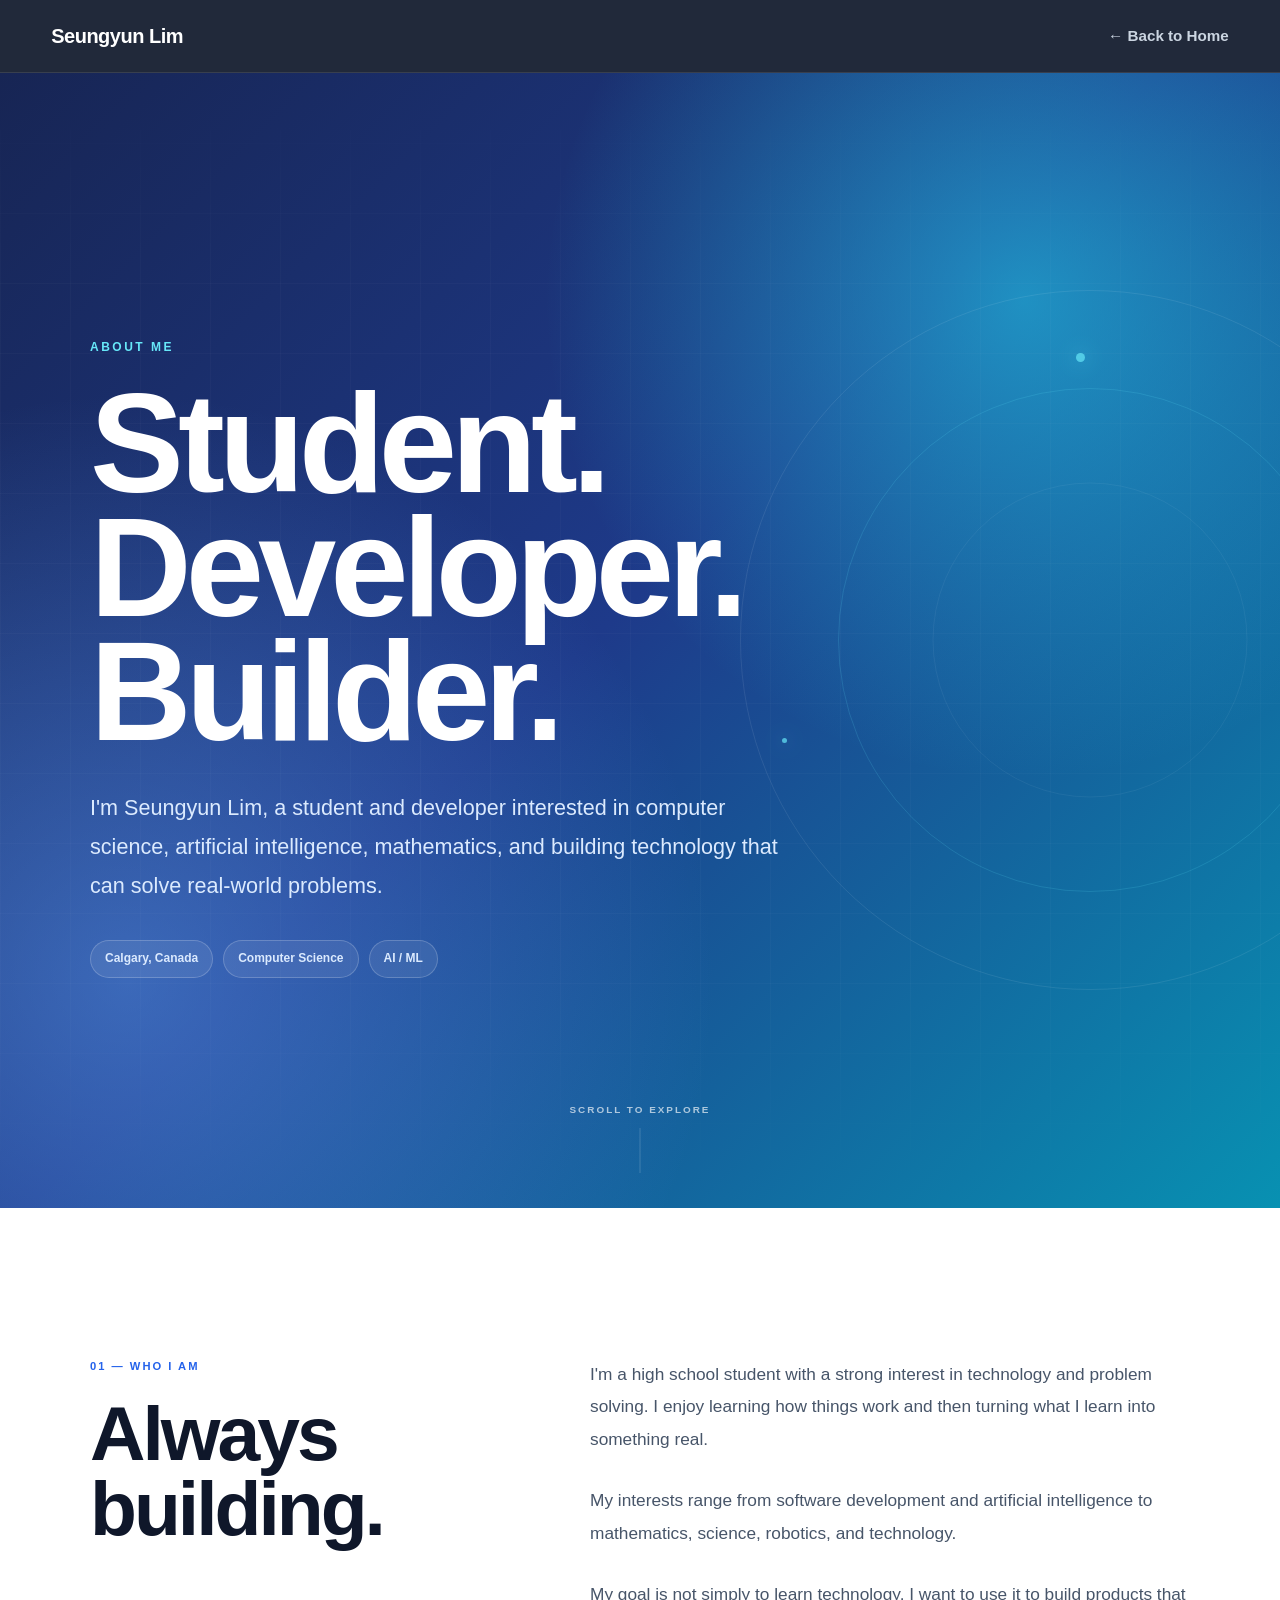
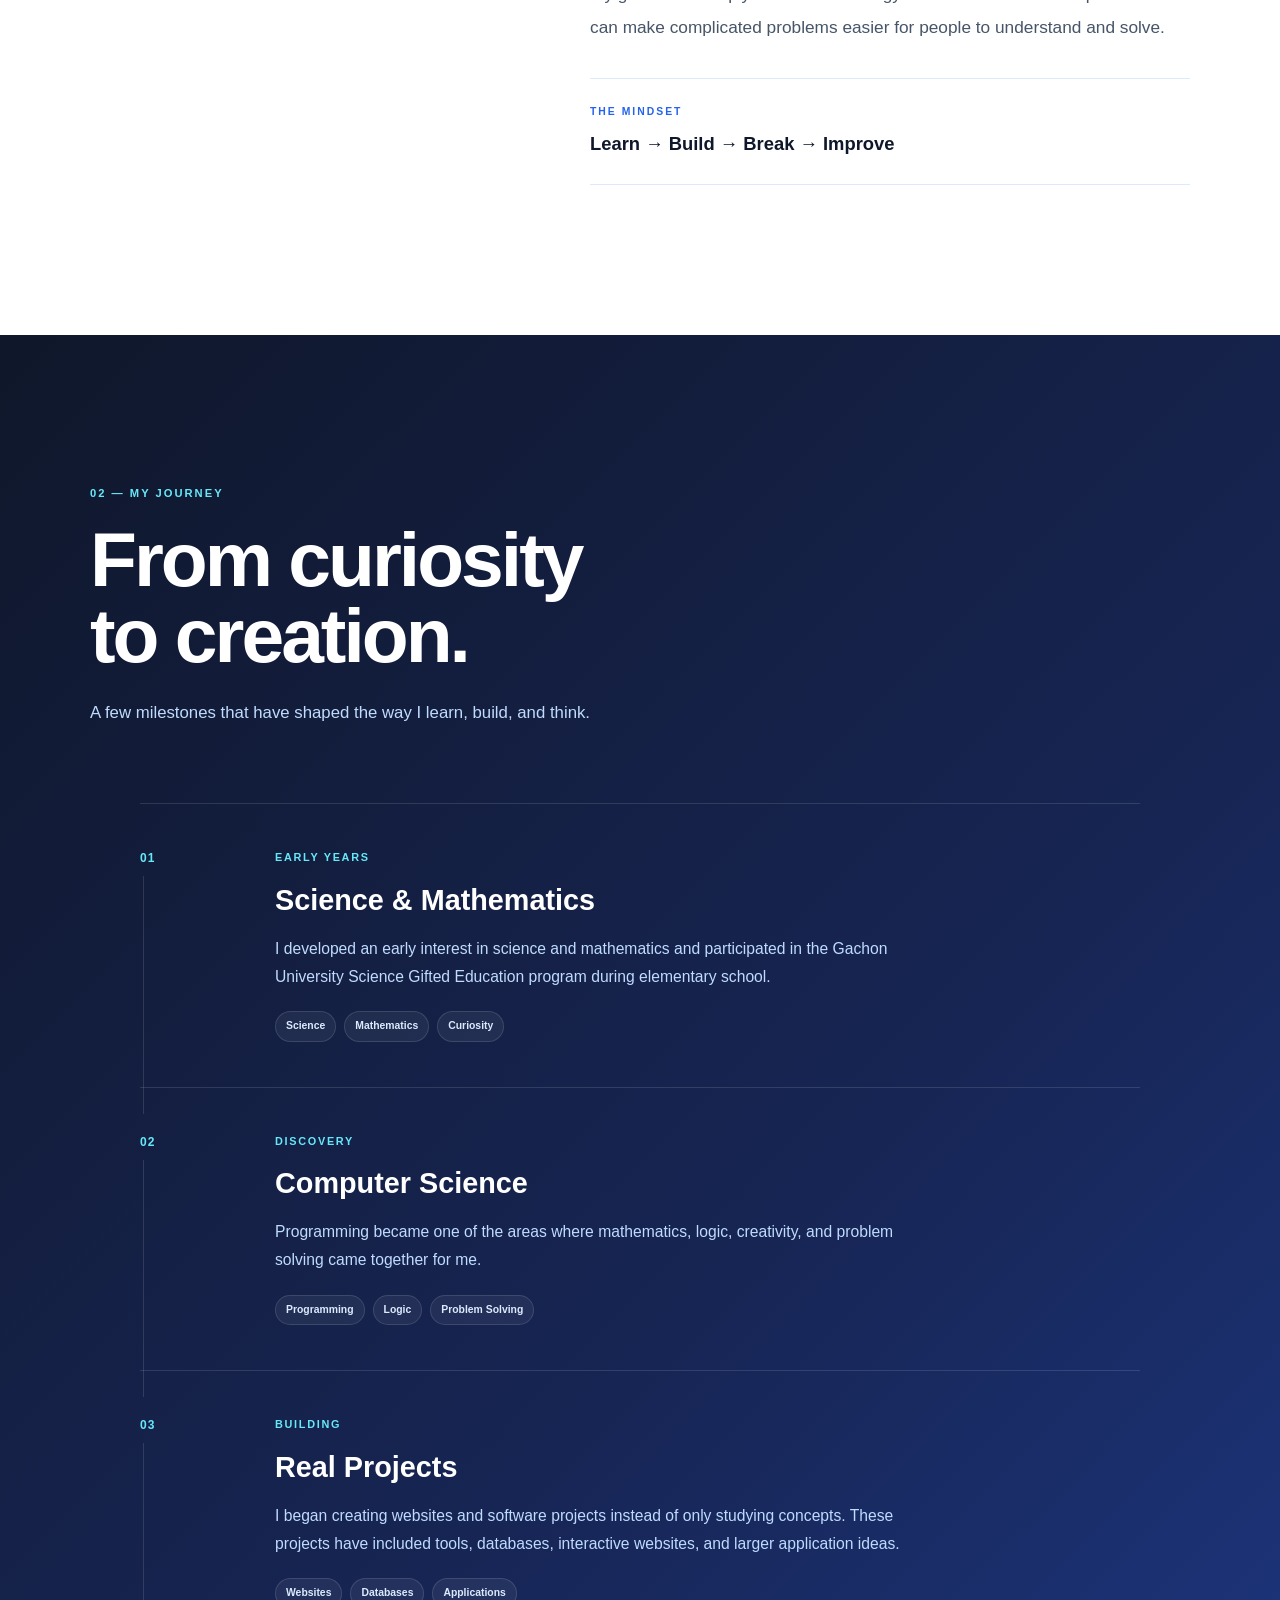
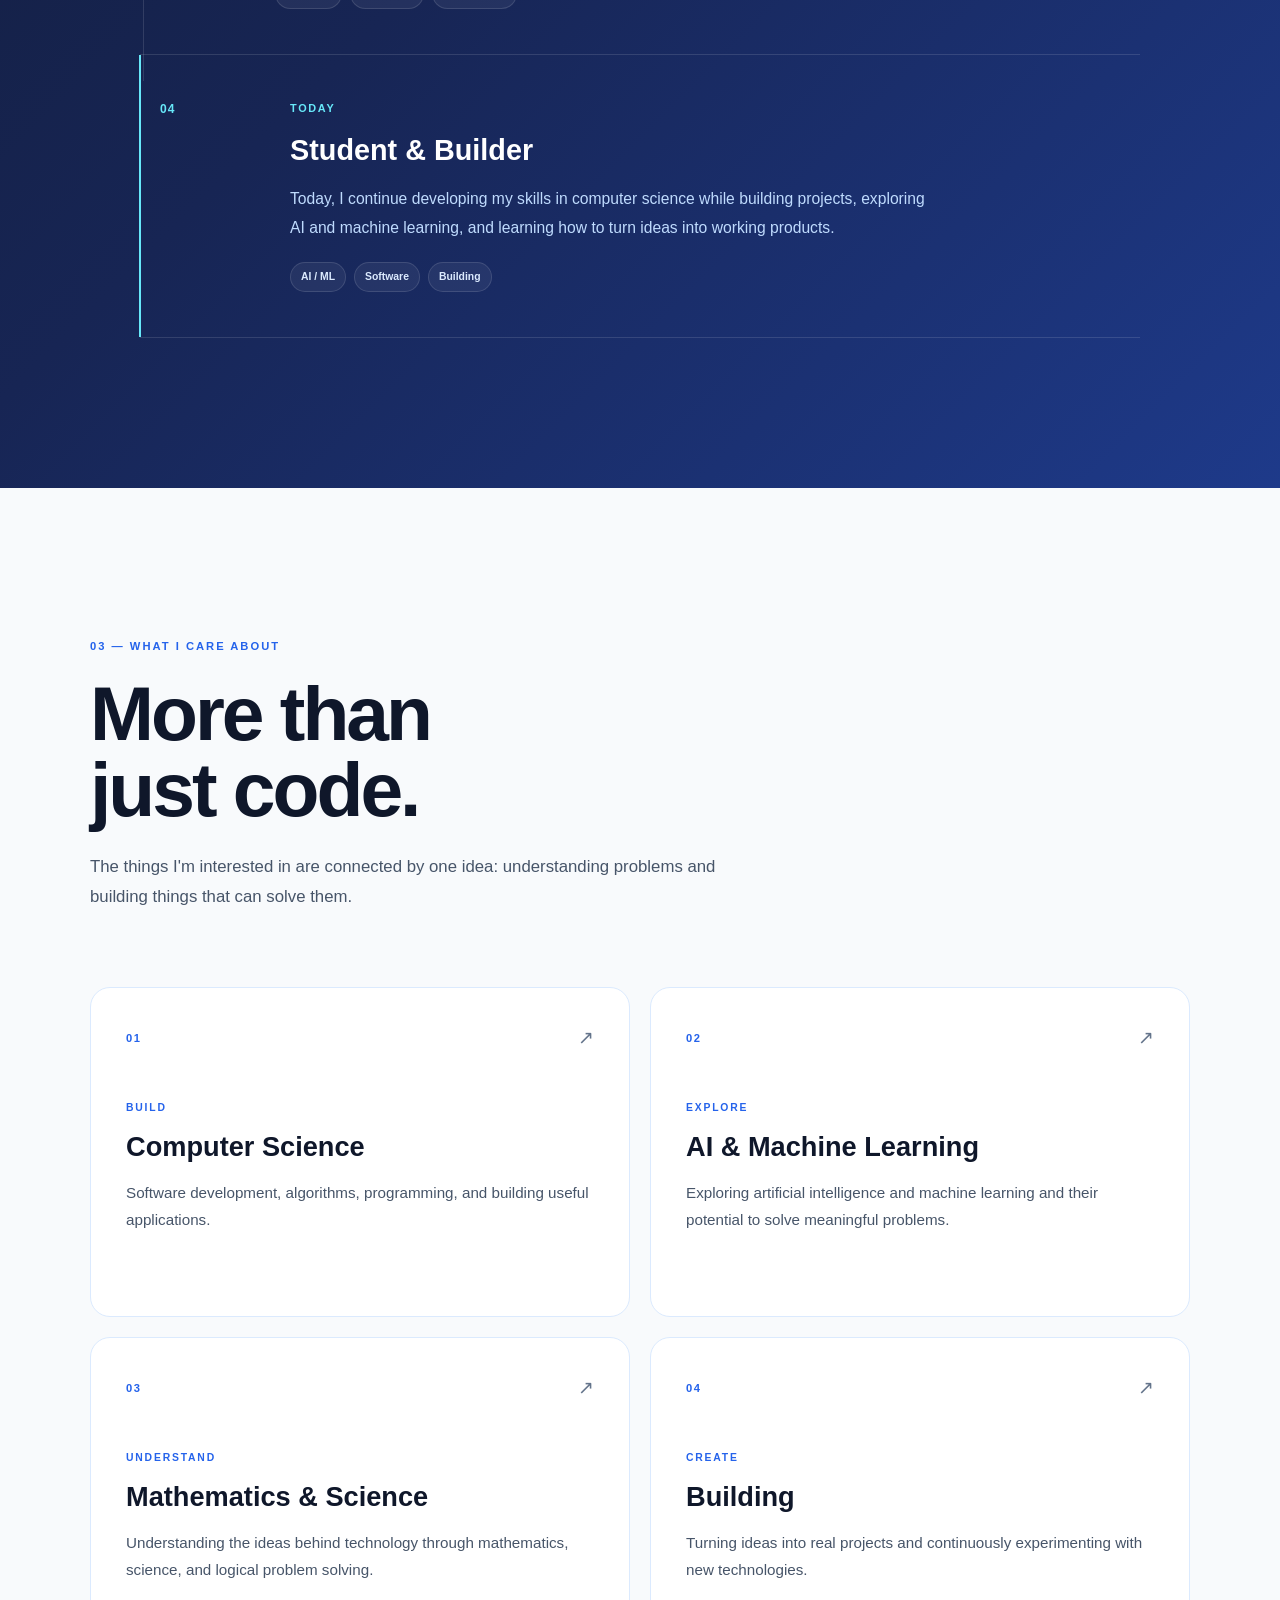
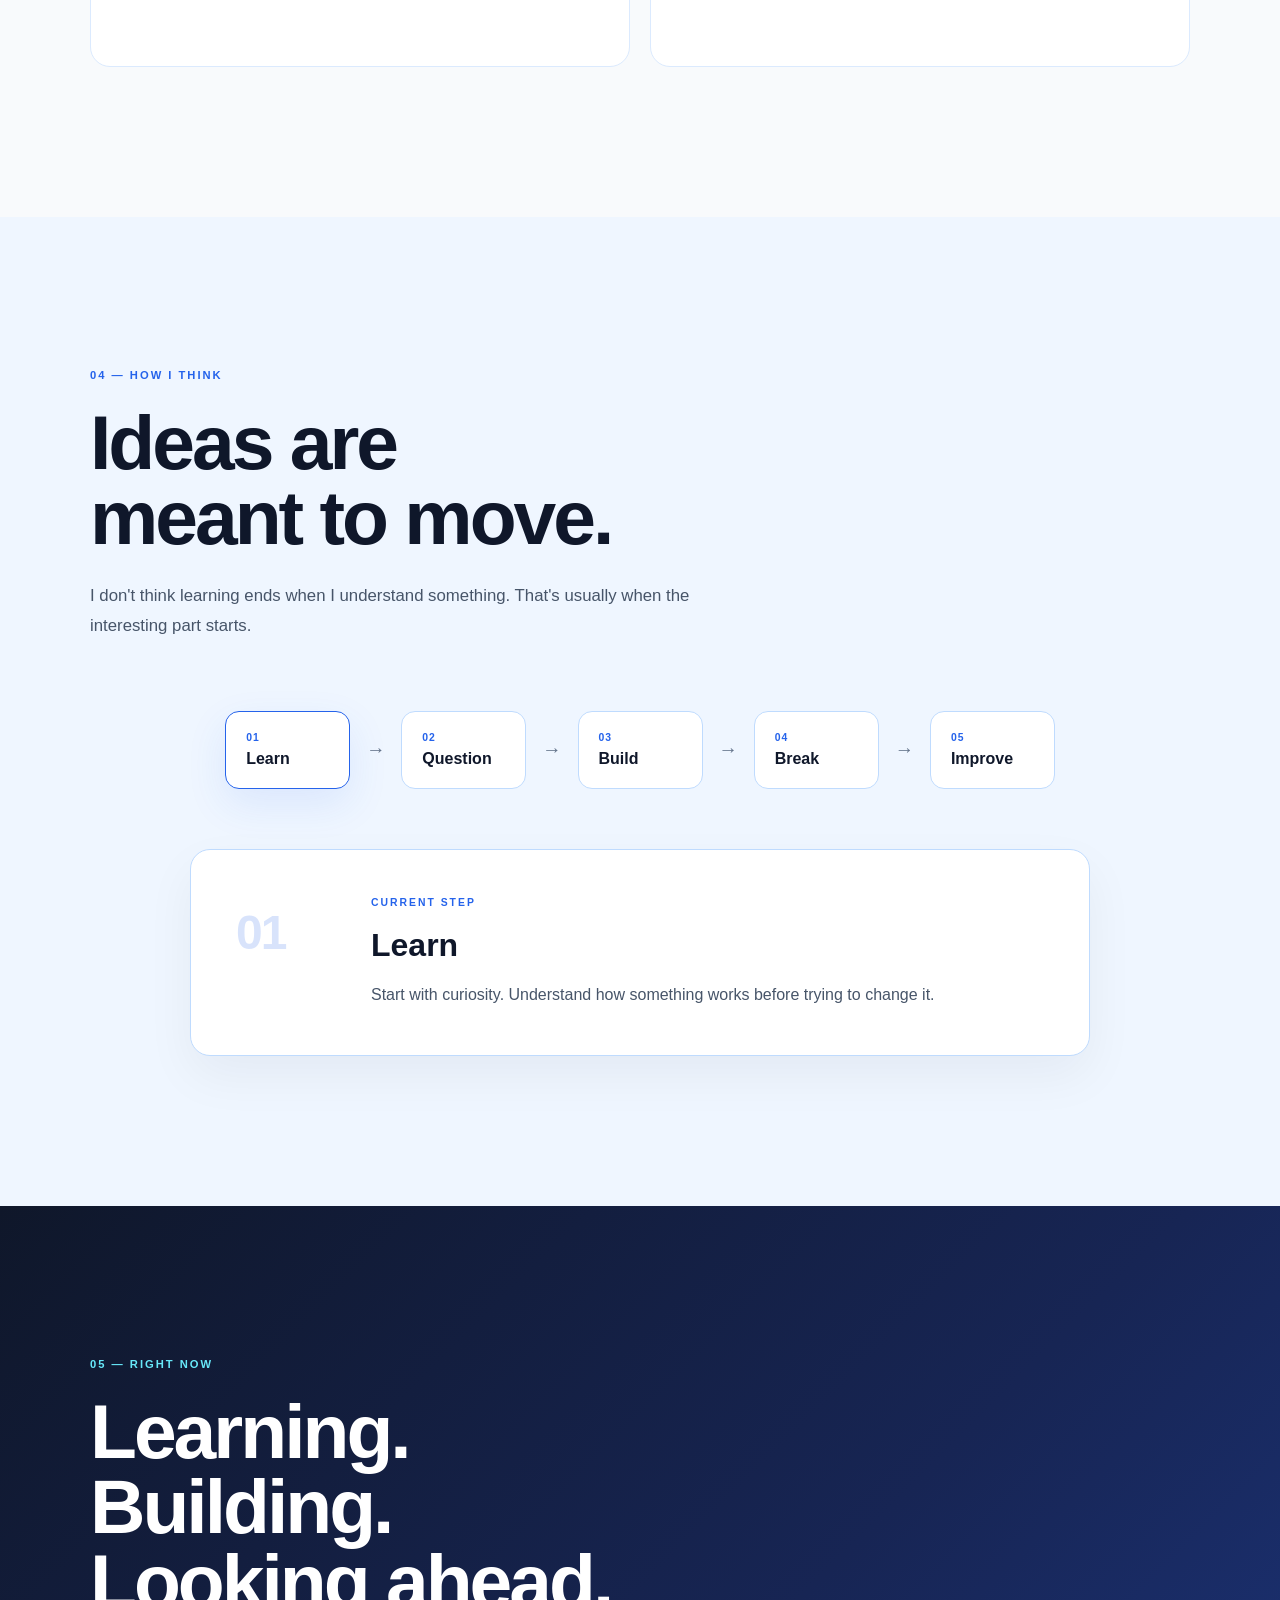
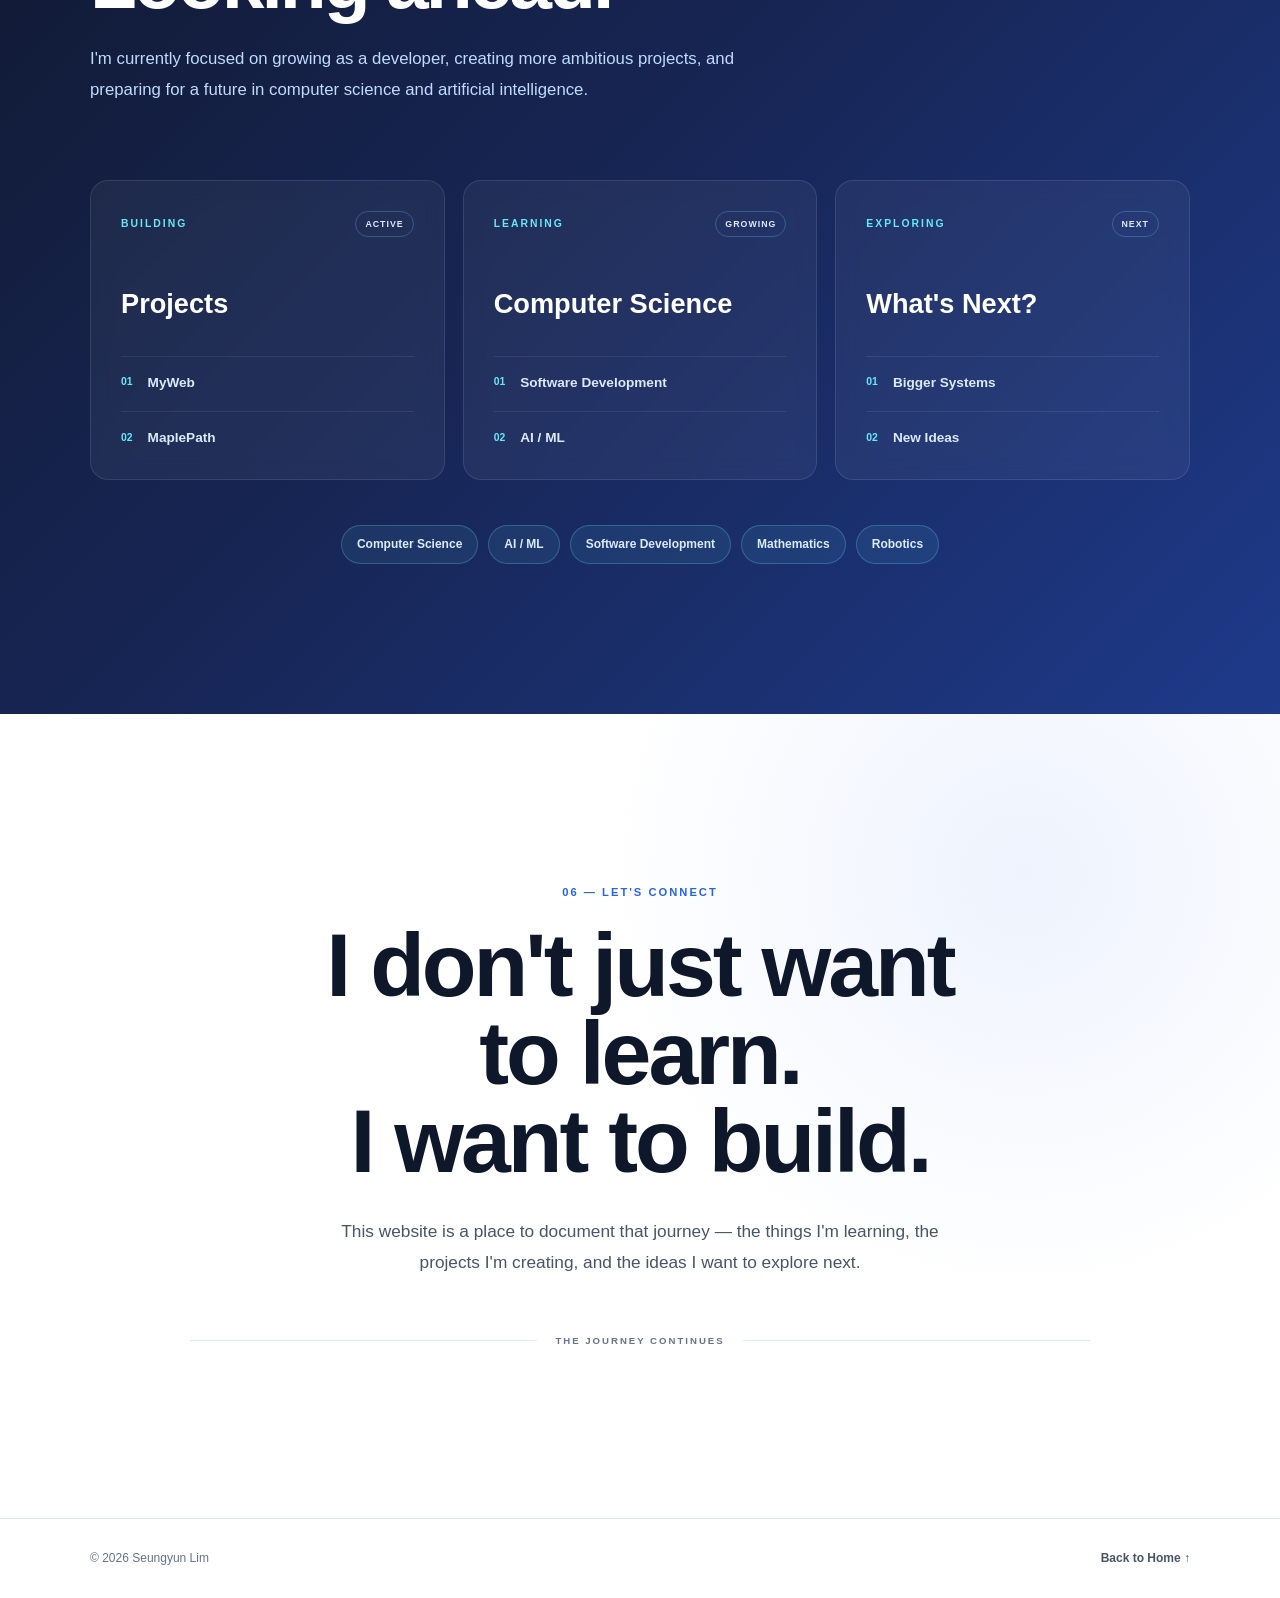
==== about.html @ e3fd09c2 "Update About page design and styling" ====
<!DOCTYPE html>
<html lang="en">

<head>

    <meta charset="UTF-8">

    <meta
        name="viewport"
        content="width=device-width, initial-scale=1.0"
    >

    <meta
        name="description"
        content="About Seungyun Lim — student, developer, and builder."
    >

    <title>
        About | Seungyun Lim
    </title>


    <!-- =========================================
         SHARED STYLES
    ========================================== -->

    <link
        rel="stylesheet"
        href="style.css"
    >

    <link
        rel="stylesheet"
        href="css/project-pages.css"
    >


    <!-- =========================================
         PAGE STYLES
    ========================================== -->

    <link
        rel="stylesheet"
        href="css/pages/about.css"
    >

</head>


<body>


    <!-- =========================================
         NAVIGATION
    ========================================== -->

    <header class="navbar project-navbar">

        <div class="nav-container">

            <a
                href="index.html"
                class="logo"
            >
                Seungyun Lim
            </a>


            <a
                href="index.html"
                class="project-nav-back"
            >
                ← Back to Home
            </a>

        </div>

    </header>



    <main>


        <!-- =========================================
             ABOUT HERO
        ========================================== -->

        <section class="about-hero">

            <!-- Animated background -->

            <div class="about-hero-orbit">

                <div class="orbit-ring orbit-ring-1"></div>

                <div class="orbit-ring orbit-ring-2"></div>

                <div class="orbit-ring orbit-ring-3"></div>

                <div class="orbit-dot orbit-dot-1"></div>

                <div class="orbit-dot orbit-dot-2"></div>

                <div class="orbit-dot orbit-dot-3"></div>

            </div>


            <div class="about-hero-grid"></div>


            <div class="section-container">

                <div class="about-hero-content">

                    <span class="about-label hero-reveal">
                        ABOUT ME
                    </span>


                    <h1 class="hero-reveal">
                        Student.
                        <br>
                        Developer.
                        <br>
                        Builder.
                    </h1>


                    <p class="about-hero-intro hero-reveal">

                        I'm Seungyun Lim, a student and developer
                        interested in computer science, artificial
                        intelligence, mathematics, and building
                        technology that can solve real-world problems.

                    </p>


                    <div class="about-hero-meta hero-reveal">

                        <span>
                            Calgary, Canada
                        </span>

                        <span>
                            Computer Science
                        </span>

                        <span>
                            AI / ML
                        </span>

                    </div>

                </div>


                <!-- Hero scroll indicator -->

                <div class="about-scroll-indicator">

                    <span>
                        SCROLL TO EXPLORE
                    </span>

                    <div class="about-scroll-line">

                        <span></span>

                    </div>

                </div>

            </div>

        </section>



        <!-- =========================================
             01 — WHO I AM
        ========================================== -->

        <section class="about-intro-section">

            <div class="section-container">

                <div class="about-section-grid">

                    <div class="about-section-heading reveal">

                        <span class="about-section-label">
                            01 — WHO I AM
                        </span>

                        <h2>
                            Always
                            <br>
                            building.
                        </h2>

                    </div>


                    <div class="about-section-text reveal">

                        <p>
                            I'm a high school student with a strong
                            interest in technology and problem solving.
                            I enjoy learning how things work and then
                            turning what I learn into something real.
                        </p>


                        <p>
                            My interests range from software development
                            and artificial intelligence to mathematics,
                            science, robotics, and technology.
                        </p>


                        <p>
                            My goal is not simply to learn technology.
                            I want to use it to build products that can
                            make complicated problems easier for people
                            to understand and solve.
                        </p>


                        <div class="about-intro-highlight">

                            <span>
                                THE MINDSET
                            </span>

                            <strong>
                                Learn → Build → Break → Improve
                            </strong>

                        </div>

                    </div>

                </div>

            </div>

        </section>



        <!-- =========================================
             02 — MY JOURNEY
        ========================================== -->

        <section class="about-journey-section">

            <div class="section-container">

                <div class="about-heading reveal">

                    <span class="about-section-label">
                        02 — MY JOURNEY
                    </span>

                    <h2>
                        From curiosity
                        <br>
                        to creation.
                    </h2>

                    <p>
                        A few milestones that have shaped the way
                        I learn, build, and think.
                    </p>

                </div>


                <div class="about-timeline">


                    <!-- 01 -->

                    <article class="about-timeline-item reveal">

                        <div class="about-timeline-marker">

                            <span class="about-timeline-number">
                                01
                            </span>

                            <span class="timeline-marker-line"></span>

                        </div>


                        <div class="about-timeline-content">

                            <span class="timeline-category">
                                EARLY YEARS
                            </span>

                            <h3>
                                Science & Mathematics
                            </h3>

                            <p>
                                I developed an early interest in science
                                and mathematics and participated in the
                                Gachon University Science Gifted Education
                                program during elementary school.
                            </p>


                            <div class="timeline-tags">

                                <span>
                                    Science
                                </span>

                                <span>
                                    Mathematics
                                </span>

                                <span>
                                    Curiosity
                                </span>

                            </div>

                        </div>

                    </article>



                    <!-- 02 -->

                    <article class="about-timeline-item reveal">

                        <div class="about-timeline-marker">

                            <span class="about-timeline-number">
                                02
                            </span>

                            <span class="timeline-marker-line"></span>

                        </div>


                        <div class="about-timeline-content">

                            <span class="timeline-category">
                                DISCOVERY
                            </span>

                            <h3>
                                Computer Science
                            </h3>

                            <p>
                                Programming became one of the areas where
                                mathematics, logic, creativity, and
                                problem solving came together for me.
                            </p>


                            <div class="timeline-tags">

                                <span>
                                    Programming
                                </span>

                                <span>
                                    Logic
                                </span>

                                <span>
                                    Problem Solving
                                </span>

                            </div>

                        </div>

                    </article>



                    <!-- 03 -->

                    <article class="about-timeline-item reveal">

                        <div class="about-timeline-marker">

                            <span class="about-timeline-number">
                                03
                            </span>

                            <span class="timeline-marker-line"></span>

                        </div>


                        <div class="about-timeline-content">

                            <span class="timeline-category">
                                BUILDING
                            </span>

                            <h3>
                                Real Projects
                            </h3>

                            <p>
                                I began creating websites and software
                                projects instead of only studying concepts.
                                These projects have included tools,
                                databases, interactive websites, and
                                larger application ideas.
                            </p>


                            <div class="timeline-tags">

                                <span>
                                    Websites
                                </span>

                                <span>
                                    Databases
                                </span>

                                <span>
                                    Applications
                                </span>

                            </div>

                        </div>

                    </article>



                    <!-- 04 -->

                    <article class="about-timeline-item reveal">

                        <div class="about-timeline-marker">

                            <span class="about-timeline-number">
                                04
                            </span>

                            <span class="timeline-marker-line"></span>

                        </div>


                        <div class="about-timeline-content">

                            <span class="timeline-category">
                                TODAY
                            </span>

                            <h3>
                                Student & Builder
                            </h3>

                            <p>
                                Today, I continue developing my skills in
                                computer science while building projects,
                                exploring AI and machine learning, and
                                learning how to turn ideas into working
                                products.
                            </p>


                            <div class="timeline-tags">

                                <span>
                                    AI / ML
                                </span>

                                <span>
                                    Software
                                </span>

                                <span>
                                    Building
                                </span>

                            </div>

                        </div>

                    </article>


                </div>

            </div>

        </section>



        <!-- =========================================
             03 — WHAT I CARE ABOUT
        ========================================== -->

        <section class="about-interests-section">

            <div class="section-container">

                <div class="about-heading reveal">

                    <span class="about-section-label">
                        03 — WHAT I CARE ABOUT
                    </span>

                    <h2>
                        More than
                        <br>
                        just code.
                    </h2>

                    <p>
                        The things I'm interested in are connected
                        by one idea: understanding problems and
                        building things that can solve them.
                    </p>

                </div>


                <div class="about-interest-grid">


                    <!-- 01 -->

                    <article class="about-interest-card reveal">

                        <div class="interest-card-top">

                            <span class="about-interest-number">
                                01
                            </span>

                            <span class="interest-card-arrow">
                                ↗
                            </span>

                        </div>


                        <div>

                            <span class="interest-card-category">
                                BUILD
                            </span>

                            <h3>
                                Computer Science
                            </h3>

                            <p>
                                Software development, algorithms,
                                programming, and building useful
                                applications.
                            </p>

                        </div>


                        <div class="interest-card-line"></div>

                    </article>



                    <!-- 02 -->

                    <article class="about-interest-card reveal">

                        <div class="interest-card-top">

                            <span class="about-interest-number">
                                02
                            </span>

                            <span class="interest-card-arrow">
                                ↗
                            </span>

                        </div>


                        <div>

                            <span class="interest-card-category">
                                EXPLORE
                            </span>

                            <h3>
                                AI & Machine Learning
                            </h3>

                            <p>
                                Exploring artificial intelligence and
                                machine learning and their potential to
                                solve meaningful problems.
                            </p>

                        </div>


                        <div class="interest-card-line"></div>

                    </article>



                    <!-- 03 -->

                    <article class="about-interest-card reveal">

                        <div class="interest-card-top">

                            <span class="about-interest-number">
                                03
                            </span>

                            <span class="interest-card-arrow">
                                ↗
                            </span>

                        </div>


                        <div>

                            <span class="interest-card-category">
                                UNDERSTAND
                            </span>

                            <h3>
                                Mathematics & Science
                            </h3>

                            <p>
                                Understanding the ideas behind technology
                                through mathematics, science, and logical
                                problem solving.
                            </p>

                        </div>


                        <div class="interest-card-line"></div>

                    </article>



                    <!-- 04 -->

                    <article class="about-interest-card reveal">

                        <div class="interest-card-top">

                            <span class="about-interest-number">
                                04
                            </span>

                            <span class="interest-card-arrow">
                                ↗
                            </span>

                        </div>


                        <div>

                            <span class="interest-card-category">
                                CREATE
                            </span>

                            <h3>
                                Building
                            </h3>

                            <p>
                                Turning ideas into real projects and
                                continuously experimenting with new
                                technologies.
                            </p>

                        </div>


                        <div class="interest-card-line"></div>

                    </article>


                </div>

            </div>

        </section>



        <!-- =========================================
             04 — HOW I THINK
        ========================================== -->

        <section class="about-thinking-section">

            <div class="section-container">

                <div class="about-heading thinking-heading reveal">

                    <span class="about-section-label">
                        04 — HOW I THINK
                    </span>

                    <h2>
                        Ideas are
                        <br>
                        meant to move.
                    </h2>

                    <p>
                        I don't think learning ends when I understand
                        something. That's usually when the interesting
                        part starts.
                    </p>

                </div>


                <div class="thinking-flow">


                    <button
                        class="thinking-step active"
                        data-thinking="learn"
                    >

                        <span>
                            01
                        </span>

                        <strong>
                            Learn
                        </strong>

                    </button>


                    <span class="thinking-arrow">
                        →
                    </span>


                    <button
                        class="thinking-step"
                        data-thinking="question"
                    >

                        <span>
                            02
                        </span>

                        <strong>
                            Question
                        </strong>

                    </button>


                    <span class="thinking-arrow">
                        →
                    </span>


                    <button
                        class="thinking-step"
                        data-thinking="build"
                    >

                        <span>
                            03
                        </span>

                        <strong>
                            Build
                        </strong>

                    </button>


                    <span class="thinking-arrow">
                        →
                    </span>


                    <button
                        class="thinking-step"
                        data-thinking="break"
                    >

                        <span>
                            04
                        </span>

                        <strong>
                            Break
                        </strong>

                    </button>


                    <span class="thinking-arrow">
                        →
                    </span>


                    <button
                        class="thinking-step"
                        data-thinking="improve"
                    >

                        <span>
                            05
                        </span>

                        <strong>
                            Improve
                        </strong>

                    </button>

                </div>


                <div class="thinking-display">

                    <div class="thinking-display-number">
                        01
                    </div>


                    <div class="thinking-display-content">

                        <span>
                            CURRENT STEP
                        </span>

                        <h3 id="thinking-title">
                            Learn
                        </h3>

                        <p id="thinking-description">
                            Start with curiosity. Understand how something
                            works before trying to change it.
                        </p>

                    </div>

                </div>

            </div>

        </section>



        <!-- =========================================
             05 — RIGHT NOW
        ========================================== -->

        <section class="about-focus-section">

            <div class="section-container">

                <div class="about-heading focus-heading reveal">

                    <span class="about-section-label">
                        05 — RIGHT NOW
                    </span>

                    <h2>
                        Learning.
                        <br>
                        Building.
                        <br>
                        Looking ahead.
                    </h2>

                    <p>
                        I'm currently focused on growing as a developer,
                        creating more ambitious projects, and preparing
                        for a future in computer science and artificial
                        intelligence.
                    </p>

                </div>


                <div class="focus-dashboard">


                    <!-- Building -->

                    <article class="focus-card reveal">

                        <div class="focus-card-header">

                            <span>
                                BUILDING
                            </span>

                            <span class="focus-card-status">
                                ACTIVE
                            </span>

                        </div>


                        <h3>
                            Projects
                        </h3>


                        <div class="focus-list">

                            <div>

                                <span>
                                    01
                                </span>

                                <strong>
                                    MyWeb
                                </strong>

                            </div>


                            <div>

                                <span>
                                    02
                                </span>

                                <strong>
                                    MaplePath
                                </strong>

                            </div>

                        </div>

                    </article>



                    <!-- Learning -->

                    <article class="focus-card reveal">

                        <div class="focus-card-header">

                            <span>
                                LEARNING
                            </span>

                            <span class="focus-card-status">
                                GROWING
                            </span>

                        </div>


                        <h3>
                            Computer Science
                        </h3>


                        <div class="focus-list">

                            <div>

                                <span>
                                    01
                                </span>

                                <strong>
                                    Software Development
                                </strong>

                            </div>


                            <div>

                                <span>
                                    02
                                </span>

                                <strong>
                                    AI / ML
                                </strong>

                            </div>

                        </div>

                    </article>



                    <!-- Exploring -->

                    <article class="focus-card reveal">

                        <div class="focus-card-header">

                            <span>
                                EXPLORING
                            </span>

                            <span class="focus-card-status">
                                NEXT
                            </span>

                        </div>


                        <h3>
                            What's Next?
                        </h3>


                        <div class="focus-list">

                            <div>

                                <span>
                                    01
                                </span>

                                <strong>
                                    Bigger Systems
                                </strong>

                            </div>


                            <div>

                                <span>
                                    02
                                </span>

                                <strong>
                                    New Ideas
                                </strong>

                            </div>

                        </div>

                    </article>


                </div>


                <div class="about-focus-tags reveal">

                    <span>
                        Computer Science
                    </span>

                    <span>
                        AI / ML
                    </span>

                    <span>
                        Software Development
                    </span>

                    <span>
                        Mathematics
                    </span>

                    <span>
                        Robotics
                    </span>

                </div>

            </div>

        </section>



        <!-- =========================================
             06 — LET'S CONNECT
        ========================================== -->

        <section class="about-closing-section">

            <div class="section-container">

                <div class="about-closing reveal">

                    <span class="about-section-label">
                        06 — LET'S CONNECT
                    </span>

                    <h2>
                        I don't just want
                        <br>
                        to learn.
                        <br>
                        I want to build.
                    </h2>

                    <p>
                        This website is a place to document that journey —
                        the things I'm learning, the projects I'm creating,
                        and the ideas I want to explore next.
                    </p>


                    <div class="closing-line">

                        <span></span>

                        <span>
                            THE JOURNEY CONTINUES
                        </span>

                        <span></span>

                    </div>

                </div>

            </div>

        </section>


    </main>



    <!-- =========================================
         FOOTER
    ========================================== -->

    <footer class="about-footer">

        <div class="section-container">

            <p>
                © 2026 Seungyun Lim
            </p>

            <a href="index.html">
                Back to Home ↑
            </a>

        </div>

    </footer>


    <!-- =========================================
         JAVASCRIPT
    ========================================== -->

    <script src="js/about.js"></script>


</body>

</html>
---- style.css ----
/* =========================================
   MYWEB — MAIN STYLESHEET
========================================= */

@import url("css/variables.css");
@import url("css/base.css");
@import url("css/layout.css");
@import url("css/components.css");
@import url("css/sections.css");
@import url("css/responsive.css");
@import url("css/project-pages.css");
---- css/project-pages.css ----
/* =========================================
   PROJECT PAGES
========================================= */


/* =========================================
   PROJECT PAGE NAVIGATION
========================================= */

.project-navbar .nav-container {
    justify-content: space-between;
}

.project-nav-back {
    font-size: 0.95rem;
    font-weight: 600;
    color: #cbd5e1;

    transition:
        color 0.2s ease,
        transform 0.2s ease;
}

.project-nav-back:hover {
    color: #ffffff;
    transform: translateX(-4px);
}


/* =========================================
   PROJECT HERO
========================================= */

.project-page-hero {
    position: relative;

    min-height: calc(100vh - 72px);

    display: flex;
    align-items: center;

    overflow: hidden;

    color: #ffffff;
}

.maplepath-hero {
    background:
        radial-gradient(
            circle at 80% 20%,
            rgba(34, 211, 238, 0.65),
            transparent 35%
        ),
        radial-gradient(
            circle at 10% 80%,
            rgba(96, 165, 250, 0.6),
            transparent 40%
        ),
        linear-gradient(
            135deg,
            #172554 0%,
            #1e3a8a 45%,
            #0891b2 100%
        );
}


/* =========================================
   HERO CONTENT
========================================= */

.project-page-label {
    margin-bottom: 18px;

    font-size: 0.8rem;
    font-weight: 800;

    letter-spacing: 2px;

    color: #67e8f9;
}

.project-page-title {
    margin-bottom: 20px;

    font-size: clamp(4.5rem, 11vw, 9rem);

    line-height: 0.9;

    letter-spacing: -6px;

    font-weight: 800;

    color: #ffffff;
}

.project-page-tagline {
    max-width: 750px;

    margin-bottom: 25px;

    font-size: clamp(1.5rem, 3vw, 2.4rem);

    line-height: 1.25;

    font-weight: 600;

    color: #dbeafe;
}

.project-page-description {
    max-width: 700px;

    margin-bottom: 40px;

    font-size: 1.08rem;

    line-height: 1.8;

    color: #dbeafe;
}


/* =========================================
   HERO BUTTONS
========================================= */

.project-page-buttons {
    display: flex;

    gap: 15px;

    flex-wrap: wrap;
}

.secondary-project-button {
    color: #ffffff;

    background: rgba(255, 255, 255, 0.1);

    border: 1px solid rgba(255, 255, 255, 0.35);
}

.secondary-project-button:hover {
    background: rgba(255, 255, 255, 0.18);
}


/* =========================================
   SCROLL HINT
========================================= */

.project-scroll-hint {
    position: absolute;

    bottom: 35px;
    left: 50%;

    transform: translateX(-50%);

    display: flex;
    flex-direction: column;

    align-items: center;

    gap: 5px;

    font-size: 0.75rem;

    letter-spacing: 1px;

    color: #bfdbfe;

    opacity: 0.8;
}

.scroll-arrow {
    font-size: 1.2rem;

    animation:
        scrollBounce 1.8s ease-in-out infinite;
}

@keyframes scrollBounce {

    0%,
    100% {
        transform: translateY(0);
    }

    50% {
        transform: translateY(7px);
    }
}


/* =========================================
   PROBLEM SECTION
========================================= */

.project-problem-section {
    background: #ffffff;
}

.project-page-grid {
    display: grid;

    grid-template-columns:
        minmax(0, 0.8fr)
        minmax(0, 1.2fr);

    gap: 80px;

    align-items: start;
}

.project-page-grid h2 {
    font-size: clamp(2rem, 4vw, 3.2rem);

    line-height: 1.15;

    color: var(--navy);
}

.project-page-text {
    font-size: 1.08rem;

    line-height: 1.8;

    color: var(--text-secondary);
}

.project-page-text p {
    margin-bottom: 25px;
}


/* =========================================
   PROBLEM FLOW
========================================= */

.problem-flow {
    display: grid;

    grid-template-columns:
        1fr
        auto
        1fr
        auto
        1fr
        auto
        1fr;

    align-items: center;

    gap: 15px;

    margin-top: 70px;
}

.problem-step {
    min-height: 230px;

    padding: 25px;

    border: 1px solid var(--border);

    border-radius: 14px;

    background: var(--background-soft);

    transition:
        transform 0.25s ease,
        box-shadow 0.25s ease,
        border-color 0.25s ease;
}

.problem-step:hover {
    transform: translateY(-7px);

    border-color: var(--primary);

    box-shadow: var(--shadow-soft);
}

.problem-step > span {
    display: block;

    margin-bottom: 30px;

    font-size: 0.8rem;
    font-weight: 800;

    color: var(--primary);
}

.problem-step h3 {
    margin-bottom: 10px;

    color: var(--navy);
}

.problem-step p {
    font-size: 0.92rem;

    color: var(--text-muted);
}

.problem-connector {
    font-size: 1.5rem;
    font-weight: 700;

    color: var(--primary);
}


/* =========================================
   IDEA SECTION
========================================= */

.project-idea-section {
    padding: 150px 0;

    background:
        linear-gradient(
            135deg,
            var(--navy),
            #172554
        );

    color: #ffffff;
}

.project-idea {
    max-width: 900px;

    margin: 0 auto;

    text-align: center;
}

.project-idea .section-label {
    color: #67e8f9;
}

.project-idea h2 {
    margin-bottom: 30px;

    font-size: clamp(2.5rem, 6vw, 5rem);

    line-height: 1.05;

    letter-spacing: -2px;

    color: #ffffff;
}

.project-idea p:last-child {
    font-size: 1.2rem;

    color: #bfdbfe;
}


/* =========================================
   KEY FEATURES
========================================= */

.project-features-section {
    padding: 140px 0;

    background: var(--background-soft);
}

.features-heading {
    max-width: 800px;

    margin-bottom: 70px;
}

.features-heading h2 {
    margin-bottom: 25px;

    font-size: clamp(2.5rem, 5vw, 4.5rem);

    line-height: 1.05;

    letter-spacing: -2px;

    color: var(--navy);
}

.features-heading > p:last-child {
    max-width: 650px;

    font-size: 1.08rem;

    line-height: 1.8;

    color: var(--text-secondary);
}

.feature-grid {
    display: grid;

    grid-template-columns:
        repeat(2, minmax(0, 1fr));

    gap: 20px;
}

.feature-card {
    position: relative;

    min-height: 430px;

    padding: 35px;

    overflow: hidden;

    border: 1px solid var(--border);

    border-radius: 20px;

    background: #ffffff;

    transition:
        transform 0.35s ease,
        box-shadow 0.35s ease,
        border-color 0.35s ease;
}

.feature-card:hover {
    transform: translateY(-10px);

    border-color: rgba(37, 99, 235, 0.35);

    box-shadow:
        0 25px 60px rgba(15, 23, 42, 0.12);
}

.feature-card-large {
    grid-column: span 2;

    min-height: 480px;

    display: grid;

    grid-template-columns:
        minmax(0, 1fr)
        minmax(300px, 0.8fr);

    gap: 50px;

    align-items: center;
}

.feature-number {
    position: absolute;

    top: 30px;
    right: 30px;

    font-size: 0.8rem;

    font-weight: 800;

    letter-spacing: 1px;

    color: var(--primary);

    opacity: 0.7;
}

.feature-category {
    margin-bottom: 15px;

    font-size: 0.72rem;

    font-weight: 800;

    letter-spacing: 1.8px;

    color: var(--primary);
}

.feature-card h3 {
    max-width: 500px;

    margin-bottom: 15px;

    font-size: 1.8rem;

    line-height: 1.15;

    color: var(--navy);
}

.feature-card > p {
    max-width: 500px;

    font-size: 1rem;

    line-height: 1.7;

    color: var(--text-secondary);
}


/* =========================================
   ROADMAP VISUAL
========================================= */

.roadmap-visual {
    position: relative;

    min-height: 230px;

    display: flex;

    align-items: center;

    justify-content: space-around;

    padding: 30px;
}

.roadmap-line {
    position: absolute;

    left: 12%;
    right: 12%;

    top: 50%;

    height: 3px;

    background:
        linear-gradient(
            90deg,
            var(--primary),
            #67e8f9
        );

    transform: translateY(-50%);
}

.roadmap-node {
    position: relative;

    z-index: 2;

    width: 52px;
    height: 52px;

    display: flex;

    align-items: center;
    justify-content: center;

    border-radius: 50%;

    background: #ffffff;

    border: 3px solid #cbd5e1;

    font-weight: 800;

    color: #64748b;

    transition:
        transform 0.3s ease,
        border-color 0.3s ease,
        background 0.3s ease;
}

.feature-card:hover .roadmap-node {
    transform: scale(1.12);
}

.roadmap-node.completed {
    color: #ffffff;

    background: var(--primary);

    border-color: var(--primary);
}

.roadmap-node.active {
    color: #ffffff;

    background: #0891b2;

    border-color: #0891b2;

    box-shadow:
        0 0 0 8px rgba(8, 145, 178, 0.12);
}


/* =========================================
   MINI PROGRESS UI
========================================= */

.feature-mini-ui {
    margin-top: 55px;

    padding: 20px;

    border-radius: 12px;

    background: var(--background-soft);
}

.mini-progress-header {
    display: flex;

    justify-content: space-between;

    margin-bottom: 12px;

    font-size: 0.85rem;

    color: var(--text-secondary);
}

.mini-progress-header strong {
    color: var(--navy);
}

.mini-progress-bar {
    height: 8px;

    overflow: hidden;

    border-radius: 999px;

    background: #e2e8f0;
}

.mini-progress-fill {
    width: 62%;

    height: 100%;

    border-radius: inherit;

    background:
        linear-gradient(
            90deg,
            var(--primary),
            #06b6d4
        );

    transform-origin: left;

    transition:
        transform 0.8s ease;
}

.feature-card:hover .mini-progress-fill {
    animation:
        progressGrow 1s ease forwards;
}

@keyframes progressGrow {

    from {
        transform: scaleX(0.62);
    }

    to {
        transform: scaleX(1);
    }
}


/* =========================================
   COMMUNITY STAT
========================================= */

.feature-stat {
    display: flex;

    flex-direction: column;

    gap: 5px;

    margin-top: 55px;

    padding-top: 20px;

    border-top: 1px solid var(--border);
}

.feature-stat span {
    font-size: 0.8rem;

    color: var(--text-muted);
}

.feature-stat strong {
    font-size: 2rem;

    color: var(--navy);
}


/* =========================================
   DARK FEATURE CARD
========================================= */

.feature-card-dark {
    background:
        linear-gradient(
            145deg,
            #172554,
            #0f766e
        );

    border-color: transparent;
}

.feature-card-dark:hover {
    border-color: transparent;

    box-shadow:
        0 25px 60px rgba(15, 23, 42, 0.25);
}

.feature-card-dark h3 {
    color: #ffffff;
}

.feature-card-dark > p {
    color: #cbd5e1;
}

.feature-card-dark .feature-category {
    color: #67e8f9;
}

.feature-card-dark .feature-number {
    color: #67e8f9;
}


/* =========================================
   CONFIDENCE DISPLAY
========================================= */

.confidence-display {
    display: inline-flex;

    align-items: center;

    gap: 10px;

    margin-top: 55px;

    padding: 12px 18px;

    border-radius: 999px;

    background: rgba(255, 255, 255, 0.1);

    color: #ffffff;

    font-size: 0.9rem;
}

.confidence-dot {
    width: 10px;
    height: 10px;

    border-radius: 50%;

    background: #67e8f9;

    box-shadow:
        0 0 0 5px rgba(103, 232, 249, 0.12);
}


/* =========================================
   ARCHITECTURE SECTION
========================================= */

.architecture-section {
    padding: 140px 0;

    background: #ffffff;
}

.architecture-heading {
    max-width: 800px;

    margin-bottom: 80px;
}

.architecture-heading h2 {
    margin-bottom: 25px;

    font-size: clamp(2.5rem, 5vw, 4.5rem);

    line-height: 1.05;

    letter-spacing: -2px;

    color: var(--navy);
}

.architecture-heading > p:last-child {
    max-width: 650px;

    font-size: 1.08rem;

    line-height: 1.8;

    color: var(--text-secondary);
}

.architecture-diagram {
    max-width: 900px;

    margin: 0 auto;

    padding: 50px;

    border: 1px solid var(--border);

    border-radius: 24px;

    background:
        radial-gradient(
            circle at 50% 0%,
            rgba(37, 99, 235, 0.06),
            transparent 50%
        );

    box-shadow:
        0 20px 60px rgba(15, 23, 42, 0.06);
}

.architecture-layer {
    display: flex;

    align-items: center;

    gap: 25px;

    max-width: 600px;

    margin: 0 auto;

    padding: 25px 30px;

    border: 1px solid var(--border);

    border-radius: 16px;

    background: #ffffff;

    transition:
        transform 0.3s ease,
        box-shadow 0.3s ease,
        border-color 0.3s ease;
}

.architecture-layer:hover {
    transform: translateY(-5px);

    border-color: rgba(37, 99, 235, 0.35);

    box-shadow:
        0 15px 35px rgba(15, 23, 42, 0.1);
}

.architecture-layer-highlight {
    border-color: rgba(8, 145, 178, 0.35);

    background:
        linear-gradient(
            135deg,
            #f0fdfa,
            #eff6ff
        );
}

.architecture-icon {
    width: 55px;
    height: 55px;

    flex-shrink: 0;

    display: flex;

    align-items: center;
    justify-content: center;

    border-radius: 14px;

    background: var(--navy);

    color: #ffffff;

    font-size: 0.8rem;

    font-weight: 800;
}

.architecture-layer-highlight .architecture-icon {
    background: var(--primary);
}

.architecture-content {
    display: flex;

    flex-direction: column;

    gap: 4px;
}

.architecture-label {
    font-size: 0.7rem;

    font-weight: 800;

    letter-spacing: 1.6px;

    color: var(--primary);
}

.architecture-content h3 {
    color: var(--navy);
}

.architecture-content p {
    font-size: 0.9rem;

    color: var(--text-muted);
}


/* =========================================
   ARCHITECTURE CONNECTORS
========================================= */

.architecture-connector {
    display: flex;

    flex-direction: column;

    align-items: center;

    gap: 5px;

    margin: 20px 0;

    font-size: 0.65rem;

    font-weight: 800;

    letter-spacing: 1.3px;

    color: var(--text-muted);
}

.connector-line {
    width: 2px;

    height: 25px;

    background:
        linear-gradient(
            180deg,
            var(--primary),
            #67e8f9
        );
}

.connector-arrow {
    font-size: 1.2rem;

    color: var(--primary);
}


/* =========================================
   ARCHITECTURE SPLIT
========================================= */

.architecture-split {
    display: grid;

    grid-template-columns: 1fr 1fr;

    gap: 80px;

    max-width: 700px;

    margin: 20px auto 0;
}

.architecture-branch {
    display: flex;

    flex-direction: column;

    align-items: center;

    gap: 6px;

    font-size: 0.65rem;

    font-weight: 800;

    letter-spacing: 1px;

    color: var(--text-muted);
}

.architecture-branch .connector-line {
    width: 100%;

    height: 2px;

    background:
        linear-gradient(
            90deg,
            var(--primary),
            #67e8f9
        );
}


/* =========================================
   ARCHITECTURE DATA CARDS
========================================= */

.architecture-bottom {
    display: grid;

    grid-template-columns: 1fr 1fr;

    gap: 20px;

    margin-top: 25px;
}

.architecture-data-card {
    padding: 28px;

    border: 1px solid var(--border);

    border-radius: 16px;

    background: #ffffff;

    transition:
        transform 0.3s ease,
        box-shadow 0.3s ease;
}

.architecture-data-card:hover {
    transform: translateY(-5px);

    box-shadow:
        0 15px 35px rgba(15, 23, 42, 0.08);
}

.architecture-data-card h3 {
    margin: 8px 0 10px;

    color: var(--navy);
}

.architecture-data-card p {
    font-size: 0.9rem;

    line-height: 1.7;

    color: var(--text-secondary);
}


/* =========================================
   TECHNOLOGY STACK
========================================= */

.technology-stack {
    margin-top: 70px;

    text-align: center;
}

.technology-stack-label {
    margin-bottom: 20px;

    font-size: 0.7rem;

    font-weight: 800;

    letter-spacing: 1.8px;

    color: var(--text-muted);
}

.technology-list {
    display: flex;

    justify-content: center;

    flex-wrap: wrap;

    gap: 10px;
}

.technology-list span {
    padding: 10px 16px;

    border: 1px solid var(--border);

    border-radius: 999px;

    background: var(--background-soft);

    font-size: 0.85rem;

    font-weight: 600;

    color: var(--navy);

    transition:
        transform 0.2s ease,
        background 0.2s ease,
        border-color 0.2s ease;
}

.technology-list span:hover {
    transform: translateY(-3px);

    border-color: var(--primary);

    background: #eff6ff;
}


/* =========================================
   LEARNING SECTION
========================================= */

.learning-section {
    padding: 140px 0;

    background: var(--background-soft);
}

.learning-heading {
    max-width: 850px;

    margin-bottom: 90px;
}

.learning-heading h2 {
    margin-bottom: 25px;

    font-size: clamp(2.5rem, 5vw, 4.5rem);

    line-height: 1.05;

    letter-spacing: -2px;

    color: var(--navy);
}

.learning-heading > p:last-child {
    max-width: 700px;

    font-size: 1.08rem;

    line-height: 1.8;

    color: var(--text-secondary);
}


/* =========================================
   LEARNING TIMELINE
========================================= */

.learning-timeline {
    position: relative;

    max-width: 900px;

    margin: 0 auto;
}

.learning-timeline::before {
    content: "";

    position: absolute;

    top: 0;
    bottom: 0;

    left: 32px;

    width: 2px;

    background:
        linear-gradient(
            180deg,
            var(--primary),
            #67e8f9,
            #cbd5e1
        );
}

.learning-item {
    position: relative;

    display: grid;

    grid-template-columns: 65px 1fr;

    gap: 30px;

    margin-bottom: 35px;
}

.learning-item:last-child {
    margin-bottom: 0;
}


/* =========================================
   LEARNING MARKER
========================================= */

.learning-marker {
    position: relative;

    z-index: 2;

    width: 65px;
    height: 65px;

    display: flex;

    align-items: center;
    justify-content: center;

    border-radius: 50%;

    background: #ffffff;

    border: 2px solid var(--primary);

    box-shadow:
        0 0 0 7px var(--background-soft);

    transition:
        transform 0.3s ease,
        background 0.3s ease,
        color 0.3s ease;
}

.learning-item:hover .learning-marker {
    transform: scale(1.12);

    background: var(--primary);
}

.learning-marker span {
    font-size: 0.75rem;

    font-weight: 800;

    color: var(--primary);
}

.learning-item:hover .learning-marker span {
    color: #ffffff;
}


/* =========================================
   LEARNING CARD
========================================= */

.learning-card {
    padding: 35px;

    border: 1px solid var(--border);

    border-radius: 18px;

    background: #ffffff;

    transition:
        transform 0.3s ease,
        box-shadow 0.3s ease,
        border-color 0.3s ease;
}

.learning-card:hover {
    transform: translateX(6px);

    border-color: rgba(37, 99, 235, 0.3);

    box-shadow:
        0 20px 45px rgba(15, 23, 42, 0.08);
}

.learning-category {
    margin-bottom: 12px;

    font-size: 0.7rem;

    font-weight: 800;

    letter-spacing: 1.7px;

    color: var(--primary);
}

.learning-card h3 {
    margin-bottom: 15px;

    font-size: 1.7rem;

    line-height: 1.2;

    color: var(--navy);
}

.learning-card > p:not(.learning-category) {
    max-width: 680px;

    font-size: 0.98rem;

    line-height: 1.8;

    color: var(--text-secondary);
}


/* =========================================
   LEARNING TAGS
========================================= */

.learning-tags {
    display: flex;

    flex-wrap: wrap;

    gap: 8px;

    margin-top: 25px;
}

.learning-tags span {
    padding: 7px 12px;

    border-radius: 999px;

    background: #eff6ff;

    font-size: 0.72rem;

    font-weight: 700;

    color: #1d4ed8;
}


/* =========================================
   FUTURE VISION
========================================= */

.future-section {
    position: relative;

    overflow: hidden;

    padding: 160px 0;

    color: #ffffff;

    background:
        radial-gradient(
            circle at 15% 20%,
            rgba(37, 99, 235, 0.35),
            transparent 35%
        ),
        radial-gradient(
            circle at 85% 75%,
            rgba(8, 145, 178, 0.3),
            transparent 35%
        ),
        linear-gradient(
            135deg,
            #020617 0%,
            #0f172a 50%,
            #082f49 100%
        );
}

.future-section::before {
    content: "";

    position: absolute;

    inset: 0;

    pointer-events: none;

    opacity: 0.12;

    background-image:
        linear-gradient(
            rgba(255, 255, 255, 0.15) 1px,
            transparent 1px
        ),
        linear-gradient(
            90deg,
            rgba(255, 255, 255, 0.15) 1px,
            transparent 1px
        );

    background-size: 60px 60px;

    mask-image:
        linear-gradient(
            to bottom,
            transparent,
            black 20%,
            black 80%,
            transparent
        );
}


/* =========================================
   FUTURE HEADING
========================================= */

.future-heading {
    position: relative;

    z-index: 1;

    max-width: 850px;

    margin-bottom: 90px;
}

.future-heading .section-label {
    color: #67e8f9;
}

.future-heading h2 {
    margin-bottom: 30px;

    font-size: clamp(3rem, 7vw, 6rem);

    line-height: 0.98;

    letter-spacing: -3px;

    color: #ffffff;
}

.future-heading > p:last-child {
    max-width: 700px;

    font-size: 1.1rem;

    line-height: 1.8;

    color: #cbd5e1;
}


/* =========================================
   FUTURE CARDS
========================================= */

.future-grid {
    position: relative;

    z-index: 1;

    display: grid;

    grid-template-columns:
        repeat(3, minmax(0, 1fr));

    gap: 20px;
}

.future-card {
    position: relative;

    min-height: 520px;

    display: flex;

    flex-direction: column;

    padding: 35px;

    overflow: hidden;

    border: 1px solid rgba(255, 255, 255, 0.12);

    border-radius: 22px;

    background:
        linear-gradient(
            145deg,
            rgba(255, 255, 255, 0.09),
            rgba(255, 255, 255, 0.03)
        );

    backdrop-filter: blur(12px);

    transition:
        transform 0.4s ease,
        border-color 0.4s ease,
        background 0.4s ease,
        box-shadow 0.4s ease;
}

.future-card:hover {
    transform: translateY(-12px);

    border-color: rgba(103, 232, 249, 0.45);

    background:
        linear-gradient(
            145deg,
            rgba(255, 255, 255, 0.14),
            rgba(255, 255, 255, 0.05)
        );

    box-shadow:
        0 30px 80px rgba(0, 0, 0, 0.35);
}


/* =========================================
   FUTURE NUMBER
========================================= */

.future-number {
    position: absolute;

    top: 25px;
    right: 30px;

    font-size: 0.75rem;

    font-weight: 800;

    letter-spacing: 1px;

    color: #67e8f9;

    opacity: 0.7;
}


/* =========================================
   FUTURE ICON
========================================= */

.future-icon {
    width: 70px;
    height: 70px;

    display: flex;

    align-items: center;
    justify-content: center;

    margin-bottom: 45px;

    border: 1px solid rgba(103, 232, 249, 0.35);

    border-radius: 18px;

    background:
        rgba(103, 232, 249, 0.08);

    color: #67e8f9;

    font-size: 0.7rem;

    font-weight: 900;

    letter-spacing: 1px;

    transition:
        transform 0.4s ease,
        background 0.4s ease;
}

.future-card:hover .future-icon {
    transform: rotate(-5deg) scale(1.08);

    background:
        rgba(103, 232, 249, 0.15);
}


/* =========================================
   FUTURE TEXT
========================================= */

.future-category {
    margin-bottom: 12px;

    font-size: 0.7rem;

    font-weight: 800;

    letter-spacing: 1.7px;

    color: #67e8f9;
}

.future-card h3 {
    margin-bottom: 20px;

    font-size: 1.8rem;

    line-height: 1.15;

    color: #ffffff;
}

.future-card > p:not(.future-category) {
    font-size: 0.95rem;

    line-height: 1.8;

    color: #cbd5e1;
}


/* =========================================
   FUTURE CARD BOTTOM
========================================= */

.future-line {
    width: 100%;

    height: 1px;

    margin-top: auto;
    margin-bottom: 18px;

    background:
        linear-gradient(
            90deg,
            rgba(103, 232, 249, 0.6),
            transparent
        );

    transition:
        width 0.4s ease;
}

.future-card:hover .future-line {
    width: 100%;
}

.future-label {
    font-size: 0.65rem;

    font-weight: 800;

    letter-spacing: 1.4px;

    color: #94a3b8;
}


/* =========================================
   AI CARD
========================================= */

.future-card-ai {
    border-color:
        rgba(139, 92, 246, 0.2);

    background:
        linear-gradient(
            145deg,
            rgba(79, 70, 229, 0.14),
            rgba(255, 255, 255, 0.03)
        );
}

.future-card-ai:hover {
    border-color:
        rgba(167, 139, 250, 0.55);

    box-shadow:
        0 30px 90px rgba(79, 70, 229, 0.18);
}

.future-card-ai .future-icon {
    border-color:
        rgba(167, 139, 250, 0.45);

    color: #c4b5fd;

    background:
        rgba(139, 92, 246, 0.1);
}

.future-card-ai .future-category {
    color: #c4b5fd;
}


/* =========================================
   FUTURE STATEMENT
========================================= */

.future-statement {
    position: relative;

    z-index: 1;

    display: flex;

    align-items: center;

    justify-content: center;

    gap: 25px;

    margin-top: 120px;

    text-align: center;
}

.future-statement p {
    margin: 0;

    font-size: 1.1rem;

    color: #94a3b8;
}

.future-statement strong {
    font-size: clamp(1.4rem, 3vw, 2rem);

    color: #ffffff;
}

.future-statement-line {
    width: 70px;

    height: 1px;

    background:
        linear-gradient(
            90deg,
            transparent,
            #67e8f9
        );
}

.future-statement-line:last-child {
    background:
        linear-gradient(
            90deg,
            #67e8f9,
            transparent
        );
}


/* =========================================
   LIVE PRODUCT
========================================= */

.live-product-section {
    position: relative;

    padding: 160px 0;

    overflow: hidden;

    background:
        linear-gradient(
            180deg,
            #ffffff 0%,
            #f8fafc 100%
        );
}


/* =========================================
   LIVE PRODUCT HEADING
========================================= */

.live-product-heading {
    max-width: 800px;

    margin-bottom: 70px;
}

.live-status {
    display: inline-flex;

    align-items: center;

    gap: 9px;

    margin-bottom: 25px;

    padding: 8px 13px;

    border: 1px solid #dbeafe;

    border-radius: 999px;

    background: #eff6ff;

    color: #2563eb;

    font-size: 0.7rem;

    font-weight: 800;

    letter-spacing: 1.3px;
}

.live-dot {
    width: 7px;
    height: 7px;

    border-radius: 50%;

    background: #22c55e;

    box-shadow:
        0 0 0 5px rgba(34, 197, 94, 0.12);

    animation: livePulse 2s infinite;
}

@keyframes livePulse {

    0%,
    100% {
        opacity: 1;
        transform: scale(1);
    }

    50% {
        opacity: 0.5;
        transform: scale(0.75);
    }
}

.live-product-heading h2 {
    max-width: 750px;

    margin-bottom: 25px;

    font-size: clamp(3rem, 6vw, 5rem);

    line-height: 1;

    letter-spacing: -3px;

    color: #0f172a;
}

.live-product-heading > p:last-child {
    max-width: 680px;

    font-size: 1.05rem;

    line-height: 1.8;

    color: #64748b;
}


/* =========================================
   PRODUCT DEMO
========================================= */

.product-demo {
    position: relative;

    overflow: hidden;

    border: 1px solid #cbd5e1;

    border-radius: 24px;

    background: #ffffff;

    box-shadow:
        0 30px 80px rgba(15, 23, 42, 0.12);

    transition:
        transform 0.5s ease,
        box-shadow 0.5s ease;
}

.product-demo:hover {
    transform: translateY(-6px);

    box-shadow:
        0 40px 100px rgba(15, 23, 42, 0.16);
}


/* =========================================
   DEMO HEADER
========================================= */

.demo-header {
    display: flex;

    align-items: center;

    justify-content: space-between;

    padding: 20px 25px;

    border-bottom: 1px solid #e2e8f0;

    background: #ffffff;
}

.demo-brand {
    display: flex;

    align-items: center;

    gap: 10px;

    font-weight: 800;

    color: #0f172a;
}

.demo-logo {
    width: 32px;
    height: 32px;

    display: flex;

    align-items: center;
    justify-content: center;

    border-radius: 9px;

    background: #0f172a;

    color: #ffffff;

    font-size: 0.85rem;
}

.demo-user {
    padding: 7px 12px;

    border-radius: 8px;

    background: #f1f5f9;

    color: #64748b;

    font-size: 0.65rem;

    font-weight: 800;

    letter-spacing: 1px;
}


/* =========================================
   DEMO BODY
========================================= */

.demo-body {
    display: grid;

    grid-template-columns:
        250px minmax(0, 1fr);

    min-height: 540px;
}


/* =========================================
   SIDEBAR
========================================= */

.demo-sidebar {
    padding: 30px 20px;

    border-right: 1px solid #e2e8f0;

    background: #f8fafc;
}

.demo-sidebar-label {
    margin-bottom: 20px;

    padding-left: 12px;

    font-size: 0.65rem;

    font-weight: 800;

    letter-spacing: 1.2px;

    color: #94a3b8;
}

.demo-step {
    width: 100%;

    display: grid;

    grid-template-columns:
        32px 1fr 20px;

    align-items: center;

    gap: 10px;

    margin-bottom: 7px;

    padding: 14px 12px;

    border: 1px solid transparent;

    border-radius: 12px;

    background: transparent;

    color: #64748b;

    font-family: inherit;

    font-size: 0.85rem;

    text-align: left;

    cursor: pointer;

    transition:
        background 0.3s ease,
        color 0.3s ease,
        transform 0.3s ease,
        border-color 0.3s ease;
}

.demo-step:hover {
    transform: translateX(4px);

    background: #ffffff;

    color: #0f172a;
}

.demo-step.active {
    border-color: #dbeafe;

    background: #ffffff;

    color: #2563eb;

    box-shadow:
        0 5px 15px rgba(37, 99, 235, 0.07);
}

.demo-step-number {
    font-size: 0.65rem;

    font-weight: 800;

    color: #94a3b8;
}

.demo-step.active .demo-step-number {
    color: #2563eb;
}

.demo-check {
    font-size: 0.75rem;

    text-align: center;

    color: #22c55e;
}


/* =========================================
   DEMO MAIN
========================================= */

.demo-main {
    display: flex;

    flex-direction: column;

    padding: 50px;

    background: #ffffff;
}

.demo-main-top {
    display: flex;

    align-items: flex-start;

    justify-content: space-between;

    gap: 30px;
}

.demo-eyebrow {
    display: block;

    margin-bottom: 10px;

    font-size: 0.65rem;

    font-weight: 800;

    letter-spacing: 1.3px;

    color: #2563eb;
}

.demo-main h3 {
    margin: 0;

    font-size: clamp(1.8rem, 4vw, 3rem);

    letter-spacing: -1.5px;

    color: #0f172a;
}

.demo-progress {
    display: flex;

    flex-direction: column;

    align-items: flex-end;
}

.demo-progress span {
    font-size: 2rem;

    font-weight: 800;

    color: #0f172a;
}

.demo-progress small {
    font-size: 0.6rem;

    font-weight: 800;

    letter-spacing: 1px;

    color: #94a3b8;
}


/* =========================================
   PROGRESS BAR
========================================= */

.demo-progress-bar {
    width: 100%;

    height: 7px;

    margin-top: 35px;

    overflow: hidden;

    border-radius: 999px;

    background: #e2e8f0;
}

.demo-progress-fill {
    width: 68%;

    height: 100%;

    border-radius: inherit;

    background:
        linear-gradient(
            90deg,
            #2563eb,
            #06b6d4
        );

    animation:
        progressReveal 1.4s ease forwards;
}

@keyframes progressReveal {

    from {
        width: 0;
    }

    to {
        width: 68%;
    }
}


/* =========================================
   DYNAMIC CONTENT
========================================= */

.demo-content {
    flex: 1;

    display: flex;

    flex-direction: column;

    justify-content: center;

    padding: 50px 20px;

    transition:
        opacity 0.25s ease,
        transform 0.25s ease;
}

.demo-content.switching {
    opacity: 0;

    transform: translateY(10px);
}

.demo-content-icon {
    width: 55px;
    height: 55px;

    display: flex;

    align-items: center;
    justify-content: center;

    margin-bottom: 25px;

    border-radius: 16px;

    background: #ecfdf5;

    color: #16a34a;

    font-size: 1.3rem;

    font-weight: 800;
}

.demo-content-label {
    margin-bottom: 12px;

    font-size: 0.65rem;

    font-weight: 800;

    letter-spacing: 1.3px;

    color: #2563eb;
}

.demo-content h4 {
    margin-bottom: 15px;

    font-size: 1.7rem;

    color: #0f172a;
}

.demo-content p {
    max-width: 560px;

    margin: 0;

    font-size: 0.95rem;

    line-height: 1.8;

    color: #64748b;
}


/* =========================================
   DEMO FOOTER
========================================= */

.demo-footer {
    display: flex;

    justify-content: space-between;

    padding-top: 25px;

    border-top: 1px solid #e2e8f0;

    font-size: 0.6rem;

    font-weight: 800;

    letter-spacing: 1px;

    color: #94a3b8;
}


/* =========================================
   DEMO EXPLANATION
========================================= */

.demo-explanation {
    display: grid;

    grid-template-columns:
        repeat(3, 1fr);

    gap: 20px;

    margin-top: 35px;
}

.demo-explanation > div {
    display: flex;

    align-items: center;

    gap: 15px;

    padding: 18px;

    border: 1px solid #e2e8f0;

    border-radius: 12px;

    background: #ffffff;
}

.demo-explanation span {
    font-size: 0.7rem;

    font-weight: 800;

    color: #2563eb;
}

.demo-explanation p {
    margin: 0;

    font-size: 0.8rem;

    color: #64748b;
}


/* =========================================
   MOBILE — FUTURE VISION
========================================= */

@media (max-width: 900px) {

    .future-grid {
        grid-template-columns: 1fr;
    }

    .future-card {
        min-height: 400px;
    }
}


/* =========================================
   MOBILE — PROJECT LAYOUT
========================================= */

@media (max-width: 900px) {

    .project-page-grid {
        grid-template-columns: 1fr;

        gap: 40px;
    }

    .problem-flow {
        grid-template-columns: 1fr;

        gap: 15px;
    }

    .problem-connector {
        text-align: center;

        transform: rotate(90deg);
    }

    .feature-grid {
        grid-template-columns: 1fr;
    }

    .feature-card-large {
        grid-column: auto;

        grid-template-columns: 1fr;

        gap: 20px;
    }

    .roadmap-visual {
        min-height: 180px;
    }

    .demo-body {
        grid-template-columns: 1fr;
    }

    .demo-sidebar {
        display: grid;

        grid-template-columns:
            repeat(4, 1fr);

        gap: 6px;

        padding: 15px;

        border-right: none;

        border-bottom: 1px solid #e2e8f0;
    }

    .demo-sidebar-label {
        display: none;
    }

    .demo-step {
        display: flex;

        flex-direction: column;

        justify-content: center;

        gap: 5px;

        margin: 0;

        padding: 12px 5px;

        text-align: center;
    }

    .demo-check {
        display: none;
    }

    .demo-main {
        min-height: 500px;

        padding: 30px;
    }

    .demo-main-top {
        flex-direction: column;
    }

    .demo-progress {
        align-items: flex-start;
    }

    .demo-explanation {
        grid-template-columns: 1fr;
    }
}


/* =========================================
   MOBILE — 700PX
========================================= */

@media (max-width: 700px) {

    .architecture-section {
        padding: 100px 0;
    }

    .architecture-diagram {
        padding: 25px 18px;

        border-radius: 18px;
    }

    .architecture-layer {
        padding: 20px;

        gap: 15px;
    }

    .architecture-icon {
        width: 45px;
        height: 45px;

        border-radius: 11px;
    }

    .architecture-split {
        grid-template-columns: 1fr;

        gap: 10px;

        max-width: 100%;
    }

    .architecture-branch {
        display: none;
    }

    .architecture-bottom {
        grid-template-columns: 1fr;
    }

    .technology-stack {
        margin-top: 50px;
    }

    .learning-section {
        padding: 100px 0;
    }

    .learning-heading {
        margin-bottom: 60px;
    }

    .learning-timeline::before {
        left: 23px;
    }

    .learning-item {
        grid-template-columns: 48px 1fr;

        gap: 18px;
    }

    .learning-marker {
        width: 48px;
        height: 48px;

        box-shadow:
            0 0 0 5px var(--background-soft);
    }

    .learning-marker span {
        font-size: 0.65rem;
    }

    .learning-card {
        padding: 25px;
    }

    .learning-card h3 {
        font-size: 1.4rem;
    }
}


/* =========================================
   MOBILE — 650PX
========================================= */

@media (max-width: 650px) {

    .project-page-hero {
        min-height: calc(100vh - 65px);

        padding: 80px 0;
    }

    .project-page-title {
        font-size: clamp(4rem, 20vw, 6rem);

        letter-spacing: -4px;
    }

    .project-page-tagline {
        font-size: 1.4rem;
    }

    .project-page-description {
        font-size: 1rem;
    }

    .project-page-buttons {
        flex-direction: column;

        align-items: stretch;
    }

    .project-page-buttons .button {
        width: 100%;
    }

    .project-scroll-hint {
        bottom: 20px;
    }

    .project-idea-section {
        padding: 100px 0;
    }

    .project-features-section {
        padding: 100px 0;
    }

    .feature-card {
        min-height: auto;

        padding: 28px;

        border-radius: 16px;
    }

    .feature-card-large {
        min-height: auto;
    }

    .feature-card h3 {
        font-size: 1.5rem;
    }

    .feature-mini-ui,
    .feature-stat,
    .confidence-display {
        margin-top: 35px;
    }

    .roadmap-visual {
        padding: 20px 5px;
    }

    .roadmap-node {
        width: 44px;
        height: 44px;

        font-size: 0.85rem;
    }

    .learning-card {
        padding: 22px;
    }

    .learning-tags span {
        font-size: 0.68rem;
    }

    .future-section {
        padding: 110px 0;
    }

    .future-heading {
        margin-bottom: 60px;
    }

    .future-heading h2 {
        letter-spacing: -2px;
    }

    .future-card {
        min-height: 430px;

        padding: 28px;

        border-radius: 18px;
    }

    .future-icon {
        width: 60px;
        height: 60px;

        margin-bottom: 35px;
    }

    .future-card h3 {
        font-size: 1.55rem;
    }

    .future-statement {
        flex-direction: column;

        gap: 10px;

        margin-top: 80px;
    }

    .future-statement-line {
        width: 50px;
    }

    .live-product-section {
        padding: 110px 0;
    }

    .live-product-heading h2 {
        letter-spacing: -2px;
    }

    .product-demo {
        border-radius: 18px;
    }

    .demo-header {
        padding: 16px;
    }

    .demo-main {
        padding: 25px 20px;
    }

    .demo-content {
        padding: 45px 5px;
    }

    .demo-footer {
        font-size: 0.5rem;
    }
}


/* =========================================
   REDUCED MOTION
========================================= */

@media (prefers-reduced-motion: reduce) {

    *,
    *::before,
    *::after {
        scroll-behavior: auto !important;

        animation-duration: 0.01ms !important;

        animation-iteration-count: 1 !important;

        transition-duration: 0.01ms !important;
    }

    .live-dot,
    .demo-progress-fill {
        animation: none;
    }

    .product-demo,
    .demo-step,
    .demo-content,
    .future-card,
    .future-icon {
        transition: none;
    }
}
---- css/pages/about.css ----
/* =========================================
   ABOUT PAGE
========================================= */


/* =========================================
   HERO
   DARK
========================================= */

.about-hero {

    position: relative;

    min-height: calc(100vh - 72px);

    display: flex;

    align-items: center;

    overflow: hidden;

    background:
        radial-gradient(
            circle at 80% 20%,
            rgba(34, 211, 238, 0.55),
            transparent 35%
        ),
        radial-gradient(
            circle at 10% 80%,
            rgba(96, 165, 250, 0.45),
            transparent 40%
        ),
        linear-gradient(
            135deg,
            #172554 0%,
            #1e3a8a 48%,
            #0891b2 100%
        );

    color: #ffffff;

}


/* =========================================
   HERO GRID
========================================= */

.about-hero-grid {

    position: absolute;

    inset: 0;

    pointer-events: none;

    background:
        linear-gradient(
            90deg,
            rgba(255,255,255,0.025) 1px,
            transparent 1px
        ),
        linear-gradient(
            rgba(255,255,255,0.025) 1px,
            transparent 1px
        );

    background-size: 70px 70px;

    mask-image:
        linear-gradient(
            to bottom,
            transparent,
            black 20%,
            black 80%,
            transparent
        );

}


/* =========================================
   HERO ORBIT
========================================= */

.about-hero-orbit {

    position: absolute;

    width: 700px;

    height: 700px;

    right: -160px;

    top: 50%;

    transform: translateY(-50%);

    pointer-events: none;

    opacity: 0.7;

}


/* =========================================
   ORBIT RINGS
========================================= */

.orbit-ring {

    position: absolute;

    top: 50%;

    left: 50%;

    width: 100%;

    height: 100%;

    border: 1px solid rgba(255,255,255,0.12);

    border-radius: 50%;

    transform:
        translate(-50%, -50%);

}


.orbit-ring-1 {

    animation:
        orbitRotate 22s linear infinite;

}


.orbit-ring-2 {

    width: 72%;

    height: 72%;

    border-color:
        rgba(103,232,249,0.22);

    animation:
        orbitRotateReverse 16s linear infinite;

}


.orbit-ring-3 {

    width: 45%;

    height: 45%;

    border-color:
        rgba(255,255,255,0.08);

    animation:
        orbitRotate 12s linear infinite;

}


/* =========================================
   ORBIT DOTS
========================================= */

.orbit-dot {

    position: absolute;

    width: 9px;

    height: 9px;

    border-radius: 50%;

    background: #67e8f9;

    box-shadow:
        0 0 20px rgba(103,232,249,0.85);

}


.orbit-dot-1 {

    top: 9%;

    left: 48%;

}


.orbit-dot-2 {

    bottom: 17%;

    right: 9%;

    width: 6px;

    height: 6px;

}


.orbit-dot-3 {

    top: 64%;

    left: 6%;

    width: 5px;

    height: 5px;

}


/* =========================================
   ORBIT ANIMATION
========================================= */

@keyframes orbitRotate {

    from {

        transform:
            translate(-50%, -50%)
            rotate(0deg);

    }

    to {

        transform:
            translate(-50%, -50%)
            rotate(360deg);

    }

}


@keyframes orbitRotateReverse {

    from {

        transform:
            translate(-50%, -50%)
            rotate(360deg);

    }

    to {

        transform:
            translate(-50%, -50%)
            rotate(0deg);

    }

}


/* =========================================
   HERO CONTENT
========================================= */

.about-hero-content {

    position: relative;

    z-index: 2;

    max-width: 900px;

    padding: 150px 0 120px;

}


.about-label {

    display: inline-block;

    margin-bottom: 25px;

    font-size: 0.75rem;

    font-weight: 800;

    letter-spacing: 2.5px;

    color: #67e8f9;

}


.about-hero h1 {

    margin: 0 0 35px;

    font-size:
        clamp(
            4.5rem,
            11vw,
            9rem
        );

    line-height: 0.88;

    letter-spacing: -6px;

    font-weight: 800;

    color: #ffffff;

}


.about-hero-intro {

    max-width: 700px;

    margin-bottom: 35px;

    font-size:
        clamp(
            1.1rem,
            2vw,
            1.35rem
        );

    line-height: 1.8;

    color: #dbeafe;

}


.about-hero-meta {

    display: flex;

    flex-wrap: wrap;

    gap: 10px;

}


.about-hero-meta span {

    padding: 8px 14px;

    border:
        1px solid
        rgba(255,255,255,0.2);

    border-radius: 999px;

    background:
        rgba(255,255,255,0.08);

    color: #dbeafe;

    font-size: 0.75rem;

    font-weight: 700;

    backdrop-filter: blur(8px);

}


/* =========================================
   HERO ENTRANCE
========================================= */

.hero-reveal {

    opacity: 0;

    transform: translateY(25px);

    animation:
        heroReveal 0.9s ease forwards;

}


.hero-reveal:nth-child(1) {

    animation-delay: 0.1s;

}


.hero-reveal:nth-child(2) {

    animation-delay: 0.2s;

}


.hero-reveal:nth-child(3) {

    animation-delay: 0.35s;

}


.hero-reveal:nth-child(4) {

    animation-delay: 0.5s;

}


@keyframes heroReveal {

    to {

        opacity: 1;

        transform:
            translateY(0);

    }

}


/* =========================================
   SCROLL INDICATOR
========================================= */

.about-scroll-indicator {

    position: absolute;

    bottom: 35px;

    left: 50%;

    z-index: 3;

    display: flex;

    flex-direction: column;

    align-items: center;

    gap: 10px;

    transform:
        translateX(-50%);

    color:
        rgba(255,255,255,0.65);

    font-size: 0.62rem;

    font-weight: 800;

    letter-spacing: 2px;

}


.about-scroll-line {

    position: relative;

    width: 1px;

    height: 45px;

    overflow: hidden;

    background:
        rgba(255,255,255,0.18);

}


.about-scroll-line span {

    position: absolute;

    top: -100%;

    left: 0;

    width: 100%;

    height: 50%;

    background: #67e8f9;

    animation:
        scrollLine 1.8s ease-in-out infinite;

}


@keyframes scrollLine {

    0% {

        top: -100%;

    }

    50% {

        top: 100%;

    }

    100% {

        top: 100%;

    }

}


/* =========================================
   SHARED HEADINGS
========================================= */

.about-section-label {

    display: block;

    margin-bottom: 20px;

    font-size: 0.7rem;

    font-weight: 800;

    letter-spacing: 2px;

    color: var(--primary);

}


.about-heading {

    max-width: 850px;

    margin-bottom: 75px;

}


.about-heading h2 {

    margin:
        0 0 25px;

    font-size:
        clamp(
            3rem,
            6vw,
            5.5rem
        );

    line-height: 0.98;

    letter-spacing: -3px;

    color: var(--navy);

}


.about-heading > p {

    max-width: 650px;

    font-size: 1.05rem;

    line-height: 1.8;

    color: var(--text-secondary);

}


/* =========================================
   SCROLL REVEAL
========================================= */

.reveal {

    opacity: 0;

    transform:
        translateY(35px);

    transition:
        opacity 0.8s ease,
        transform 0.8s ease;

}


.reveal.is-visible {

    opacity: 1;

    transform:
        translateY(0);

}


/* =========================================
   01 — WHO I AM
   LIGHT
========================================= */

.about-intro-section {

    padding: 150px 0;

    background:
        #ffffff;

}


.about-section-grid {

    display: grid;

    grid-template-columns:
        minmax(0, 0.8fr)
        minmax(0, 1.2fr);

    gap: 100px;

    align-items: start;

}


.about-section-heading h2 {

    margin: 0;

    font-size:
        clamp(
            3rem,
            6vw,
            5rem
        );

    line-height: 0.98;

    letter-spacing: -3px;

    color: var(--navy);

}


.about-section-text {

    max-width: 700px;

}


.about-section-text p {

    margin-bottom: 28px;

    font-size: 1.08rem;

    line-height: 1.9;

    color: var(--text-secondary);

}


.about-section-text p:last-of-type {

    margin-bottom: 35px;

}


/* =========================================
   MINDSET
========================================= */

.about-intro-highlight {

    display: flex;

    flex-direction: column;

    gap: 8px;

    padding: 25px 0;

    border-top:
        1px solid var(--border);

    border-bottom:
        1px solid var(--border);

}


.about-intro-highlight span {

    font-size: 0.65rem;

    font-weight: 800;

    letter-spacing: 2px;

    color: var(--primary);

}


.about-intro-highlight strong {

    font-size: 1.15rem;

    color: var(--navy);

}


/* =========================================
   02 — JOURNEY
   DARK
========================================= */

.about-journey-section {

    padding: 150px 0;

    background:
        linear-gradient(
            135deg,
            #0f172a 0%,
            #172554 55%,
            #1e3a8a 100%
        );

    color: #ffffff;

}


/* =========================================
   JOURNEY HEADING
========================================= */

.about-journey-section
.about-section-label {

    color: #67e8f9;

}


.about-journey-section
.about-heading h2 {

    color: #ffffff;

}


.about-journey-section
.about-heading > p {

    color: #bfdbfe;

}


/* =========================================
   TIMELINE
========================================= */

.about-timeline {

    max-width: 1000px;

    margin: 0 auto;

}


.about-timeline-item {

    position: relative;

    display: grid;

    grid-template-columns:
        100px 1fr;

    gap: 35px;

    padding: 45px 0;

    border-top:
        1px solid
        rgba(255,255,255,0.12);

    transition:
        padding-left 0.4s ease;

}


.about-timeline-item:last-child {

    border-bottom:
        1px solid
        rgba(255,255,255,0.12);

}


.about-timeline-marker {

    position: relative;

}


.about-timeline-number {

    display: block;

    font-size: 0.75rem;

    font-weight: 800;

    letter-spacing: 1px;

    color: #67e8f9;

    transition:
        transform 0.4s ease;

}


.timeline-marker-line {

    position: absolute;

    top: 27px;

    left: 3px;

    width: 1px;

    height:
        calc(100% + 45px);

    background:
        rgba(255,255,255,0.12);

}


.about-timeline-item:last-child
.timeline-marker-line {

    display: none;

}


.about-timeline-content {

    position: relative;

}


.timeline-category {

    display: block;

    margin-bottom: 10px;

    font-size: 0.68rem;

    font-weight: 800;

    letter-spacing: 1.7px;

    color: #67e8f9;

}


.about-timeline-content h3 {

    margin-bottom: 12px;

    font-size: 1.8rem;

    color: #ffffff;

}


.about-timeline-content p {

    max-width: 650px;

    margin-bottom: 20px;

    font-size: 0.98rem;

    line-height: 1.8;

    color: #bfdbfe;

}


.timeline-tags {

    display: flex;

    flex-wrap: wrap;

    gap: 8px;

}


.timeline-tags span {

    padding: 6px 10px;

    border:
        1px solid
        rgba(255,255,255,0.12);

    border-radius: 999px;

    background:
        rgba(255,255,255,0.06);

    font-size: 0.65rem;

    font-weight: 700;

    color: #dbeafe;

}


/* =========================================
   TIMELINE ACTIVE
========================================= */

.about-timeline-item.timeline-active {

    padding-left: 15px;

}


.about-timeline-item.timeline-active
.about-timeline-number {

    transform:
        translateX(5px);

}


.about-timeline-item.timeline-active::before {

    content: "";

    position: absolute;

    top: 0;

    bottom: 0;

    left: -1px;

    width: 2px;

    background:
        #67e8f9;

}


/* =========================================
   03 — INTERESTS
   LIGHT
========================================= */

.about-interests-section {

    padding: 150px 0;

    background:
        #f8fafc;

}


/* =========================================
   INTEREST HEADING
========================================= */

.about-interests-section
.about-section-label {

    color:
        var(--primary);

}


.about-interest-grid {

    display: grid;

    grid-template-columns:
        repeat(2, minmax(0, 1fr));

    gap: 20px;

}


.about-interest-card {

    position: relative;

    min-height: 330px;

    display: flex;

    flex-direction: column;

    justify-content: space-between;

    padding: 35px;

    border:
        1px solid
        var(--border);

    border-radius: 20px;

    background:
        #ffffff;

    overflow: hidden;

    transition:
        transform 0.35s ease,
        box-shadow 0.35s ease,
        border-color 0.35s ease;

    transform-style: preserve-3d;

}


.about-interest-card:hover {

    transform:
        translateY(-8px);

    border-color:
        rgba(37,99,235,0.3);

    box-shadow:
        0 25px 60px
        rgba(15,23,42,0.1);

}


.interest-card-top {

    display: flex;

    justify-content: space-between;

    align-items: center;

}


.about-interest-number {

    font-size: 0.7rem;

    font-weight: 800;

    letter-spacing: 1.5px;

    color: var(--primary);

}


.interest-card-arrow {

    font-size: 1.2rem;

    color: var(--text-muted);

    transition:
        transform 0.3s ease;

}


.about-interest-card:hover
.interest-card-arrow {

    transform:
        translate(4px, -4px);

}


.interest-card-category {

    display: block;

    margin-bottom: 8px;

    font-size: 0.65rem;

    font-weight: 800;

    letter-spacing: 1.8px;

    color: var(--primary);

}


.about-interest-card h3 {

    margin-bottom: 12px;

    font-size: 1.7rem;

    color: var(--navy);

}


.about-interest-card p {

    max-width: 500px;

    font-size: 0.95rem;

    line-height: 1.75;

    color: var(--text-secondary);

}


.interest-card-line {

    width: 0;

    height: 2px;

    background:
        var(--primary);

    transition:
        width 0.45s ease;

}


.about-interest-card:hover
.interest-card-line {

    width: 100%;

}


/* =========================================
   04 — HOW I THINK
   LIGHT / BLUE-WHITE
========================================= */

.about-thinking-section {

    padding: 150px 0;

    background:
        #eff6ff;

}


.thinking-heading {

    margin-bottom: 70px;

}


.thinking-flow {

    display: flex;

    align-items: center;

    justify-content: center;

    gap: 16px;

    margin-bottom: 60px;

}


.thinking-step {

    display: flex;

    flex-direction: column;

    gap: 7px;

    min-width: 125px;

    padding: 20px;

    border:
        1px solid
        #bfdbfe;

    border-radius: 14px;

    background:
        #ffffff;

    text-align: left;

    cursor: pointer;

    transition:
        transform 0.3s ease,
        border-color 0.3s ease,
        box-shadow 0.3s ease;

}


.thinking-step:hover {

    transform:
        translateY(-5px);

}


.thinking-step.active {

    border-color:
        var(--primary);

    box-shadow:
        0 15px 40px
        rgba(37,99,235,0.1);

}


.thinking-step span {

    font-size: 0.65rem;

    font-weight: 800;

    letter-spacing: 1px;

    color: var(--primary);

}


.thinking-step strong {

    font-size: 1rem;

    color: var(--navy);

}


.thinking-arrow {

    font-size: 1.2rem;

    color: var(--text-muted);

}


.thinking-display {

    max-width: 900px;

    margin: 0 auto;

    display: grid;

    grid-template-columns:
        100px 1fr;

    gap: 35px;

    padding: 45px;

    border:
        1px solid
        #bfdbfe;

    border-radius: 20px;

    background:
        #ffffff;

    box-shadow:
        0 20px 50px
        rgba(15,23,42,0.05);

}


.thinking-display-number {

    font-size: 3rem;

    font-weight: 800;

    letter-spacing: -2px;

    color:
        rgba(37,99,235,0.18);

}


.thinking-display-content span {

    display: block;

    margin-bottom: 8px;

    font-size: 0.65rem;

    font-weight: 800;

    letter-spacing: 2px;

    color: var(--primary);

}


.thinking-display-content h3 {

    margin-bottom: 10px;

    font-size: 2rem;

    color: var(--navy);

}


.thinking-display-content p {

    max-width: 600px;

    font-size: 1rem;

    line-height: 1.8;

    color: var(--text-secondary);

}


/* =========================================
   05 — RIGHT NOW
   DARK
========================================= */

.about-focus-section {

    padding: 150px 0;

    background:
        linear-gradient(
            135deg,
            #0f172a 0%,
            #172554 50%,
            #1e3a8a 100%
        );

    color: #ffffff;

}


.focus-heading {

    max-width: 900px;

}


.about-focus-section
.about-section-label {

    color:
        #67e8f9;

}


.about-focus-section
.about-heading h2 {

    color:
        #ffffff;

}


.about-focus-section
.about-heading > p {

    color:
        #bfdbfe;

}


/* =========================================
   FOCUS DASHBOARD
========================================= */

.focus-dashboard {

    display: grid;

    grid-template-columns:
        repeat(3, minmax(0, 1fr));

    gap: 18px;

}


.focus-card {

    min-height: 300px;

    padding: 30px;

    border:
        1px solid
        rgba(255,255,255,0.1);

    border-radius: 18px;

    background:
        rgba(255,255,255,0.05);

    backdrop-filter: blur(10px);

    transition:
        transform 0.35s ease,
        background 0.35s ease,
        border-color 0.35s ease;

}


.focus-card:hover {

    transform:
        translateY(-7px);

    background:
        rgba(255,255,255,0.08);

    border-color:
        rgba(103,232,249,0.25);

}


.focus-card-header {

    display: flex;

    justify-content: space-between;

    align-items: center;

    margin-bottom: 45px;

}


.focus-card-header > span:first-child {

    font-size: 0.65rem;

    font-weight: 800;

    letter-spacing: 2px;

    color:
        #67e8f9;

}


.focus-card-status {

    padding: 5px 9px;

    border:
        1px solid
        rgba(103,232,249,0.25);

    border-radius: 999px;

    font-size: 0.55rem;

    font-weight: 800;

    letter-spacing: 1px;

    color:
        #dbeafe;

}


.focus-card h3 {

    margin-bottom: 30px;

    font-size: 1.7rem;

    color:
        #ffffff;

}


.focus-list {

    display: flex;

    flex-direction: column;

    gap: 18px;

}


.focus-list div {

    display: flex;

    align-items: center;

    gap: 15px;

    padding-top: 15px;

    border-top:
        1px solid
        rgba(255,255,255,0.08);

}


.focus-list span {

    font-size: 0.65rem;

    font-weight: 800;

    color:
        #67e8f9;

}


.focus-list strong {

    font-size: 0.85rem;

    font-weight: 600;

    color:
        #dbeafe;

}


.about-focus-tags {

    display: flex;

    justify-content: center;

    flex-wrap: wrap;

    gap: 10px;

    margin-top: 45px;

}


.about-focus-tags span {

    padding: 9px 15px;

    border:
        1px solid
        rgba(103,232,249,0.25);

    border-radius: 999px;

    background:
        rgba(103,232,249,0.08);

    color:
        #dbeafe;

    font-size: 0.75rem;

    font-weight: 700;

}


/* =========================================
   06 — CLOSING
   LIGHT
========================================= */

.about-closing-section {

    padding: 170px 0;

    background:
        radial-gradient(
            circle at 80% 20%,
            rgba(37,99,235,0.08),
            transparent 35%
        ),
        #ffffff;

}


.about-closing {

    max-width: 900px;

    margin: 0 auto;

    text-align: center;

}


.about-closing h2 {

    margin-bottom: 30px;

    font-size:
        clamp(
            3.2rem,
            7vw,
            6rem
        );

    line-height: 0.98;

    letter-spacing: -3px;

    color:
        var(--navy);

}


.about-closing > p {

    max-width: 650px;

    margin:
        0 auto;

    font-size: 1.08rem;

    line-height: 1.8;

    color:
        var(--text-secondary);

}


.closing-line {

    display: flex;

    align-items: center;

    gap: 18px;

    margin-top: 55px;

}


.closing-line span:not(:nth-child(2)) {

    flex: 1;

    height: 1px;

    background:
        var(--border);

}


.closing-line span:nth-child(2) {

    font-size: 0.6rem;

    font-weight: 800;

    letter-spacing: 2px;

    color:
        var(--text-muted);

}


/* =========================================
   FOOTER
========================================= */

.about-footer {

    padding: 30px 0;

    border-top:
        1px solid
        var(--border);

    background:
        #ffffff;

}


.about-footer .section-container {

    display: flex;

    align-items: center;

    justify-content: space-between;

    gap: 20px;

}


.about-footer p {

    margin: 0;

    font-size: 0.75rem;

    color:
        var(--text-muted);

}


.about-footer a {

    font-size: 0.75rem;

    font-weight: 700;

    color:
        var(--text-secondary);

    text-decoration: none;

    transition:
        color 0.2s ease;

}


.about-footer a:hover {

    color:
        var(--primary);

}


/* =========================================
   TABLET — 900PX
========================================= */

@media (max-width: 900px) {

    .about-section-grid {

        grid-template-columns: 1fr;

        gap: 45px;

    }


    .about-interest-grid {

        grid-template-columns: 1fr;

    }


    .focus-dashboard {

        grid-template-columns: 1fr;

    }


    .thinking-flow {

        flex-wrap: wrap;

    }


    .thinking-arrow {

        display: none;

    }

}


/* =========================================
   TABLET — 768PX
========================================= */

@media (max-width: 768px) {

    .about-hero {

        min-height:
            calc(100vh - 65px);

    }


    .about-hero-content {

        padding:
            130px 0 90px;

    }


    .about-intro-section,
    .about-journey-section,
    .about-interests-section,
    .about-thinking-section {

        padding:
            110px 0;

    }


    .about-focus-section {

        padding:
            110px 0;

    }


    .about-closing-section {

        padding:
            120px 0;

    }


    .thinking-display {

        grid-template-columns:
            1fr;

        gap: 15px;

    }

}


/* =========================================
   MOBILE — 650PX
========================================= */

@media (max-width: 650px) {

    .about-hero-orbit {

        width: 350px;

        height: 350px;

        right: -200px;

        top: 25%;

        opacity: 0.25;

    }


    .about-hero-content {

        padding:
            120px 0 100px;

    }


    .about-hero h1 {

        font-size:
            clamp(
                3.8rem,
                18vw,
                6rem
            );

        letter-spacing: -4px;

    }


    .about-hero-intro {

        font-size: 1rem;

        line-height: 1.75;

    }


    .about-hero-meta {

        gap: 7px;

    }


    .about-hero-meta span {

        font-size: 0.68rem;

    }


    .about-scroll-indicator {

        bottom: 20px;

    }


    .about-intro-section,
    .about-journey-section,
    .about-interests-section,
    .about-thinking-section {

        padding:
            90px 0;

    }


    .about-focus-section {

        padding:
            100px 0;

    }


    .about-closing-section {

        padding:
            100px 0;

    }


    .about-heading {

        margin-bottom: 55px;

    }


    .about-heading h2,
    .about-section-heading h2 {

        letter-spacing: -2px;

    }


    .about-timeline-item {

        grid-template-columns:
            45px 1fr;

        gap: 18px;

        padding:
            30px 0;

    }


    .timeline-marker-line {

        height:
            calc(100% + 30px);

    }


    .about-timeline-content h3 {

        font-size: 1.4rem;

    }


    .about-interest-card {

        min-height: 300px;

        padding: 28px;

    }


    .thinking-step {

        flex:
            1 1 calc(50% - 10px);

        min-width: 0;

    }


    .thinking-display {

        padding: 30px;

    }


    .thinking-display-content h3 {

        font-size: 1.6rem;

    }


    .focus-card {

        min-height: auto;

    }


    .about-closing h2 {

        letter-spacing: -2px;

    }


    .about-footer
    .section-container {

        flex-direction: column;

        align-items: flex-start;

    }

}


/* =========================================
   REDUCED MOTION
========================================= */

@media (prefers-reduced-motion: reduce) {

    *,
    *::before,
    *::after {

        animation-duration: 0.01ms !important;

        animation-iteration-count: 1 !important;

        scroll-behavior: auto !important;

        transition-duration: 0.01ms !important;

    }

}
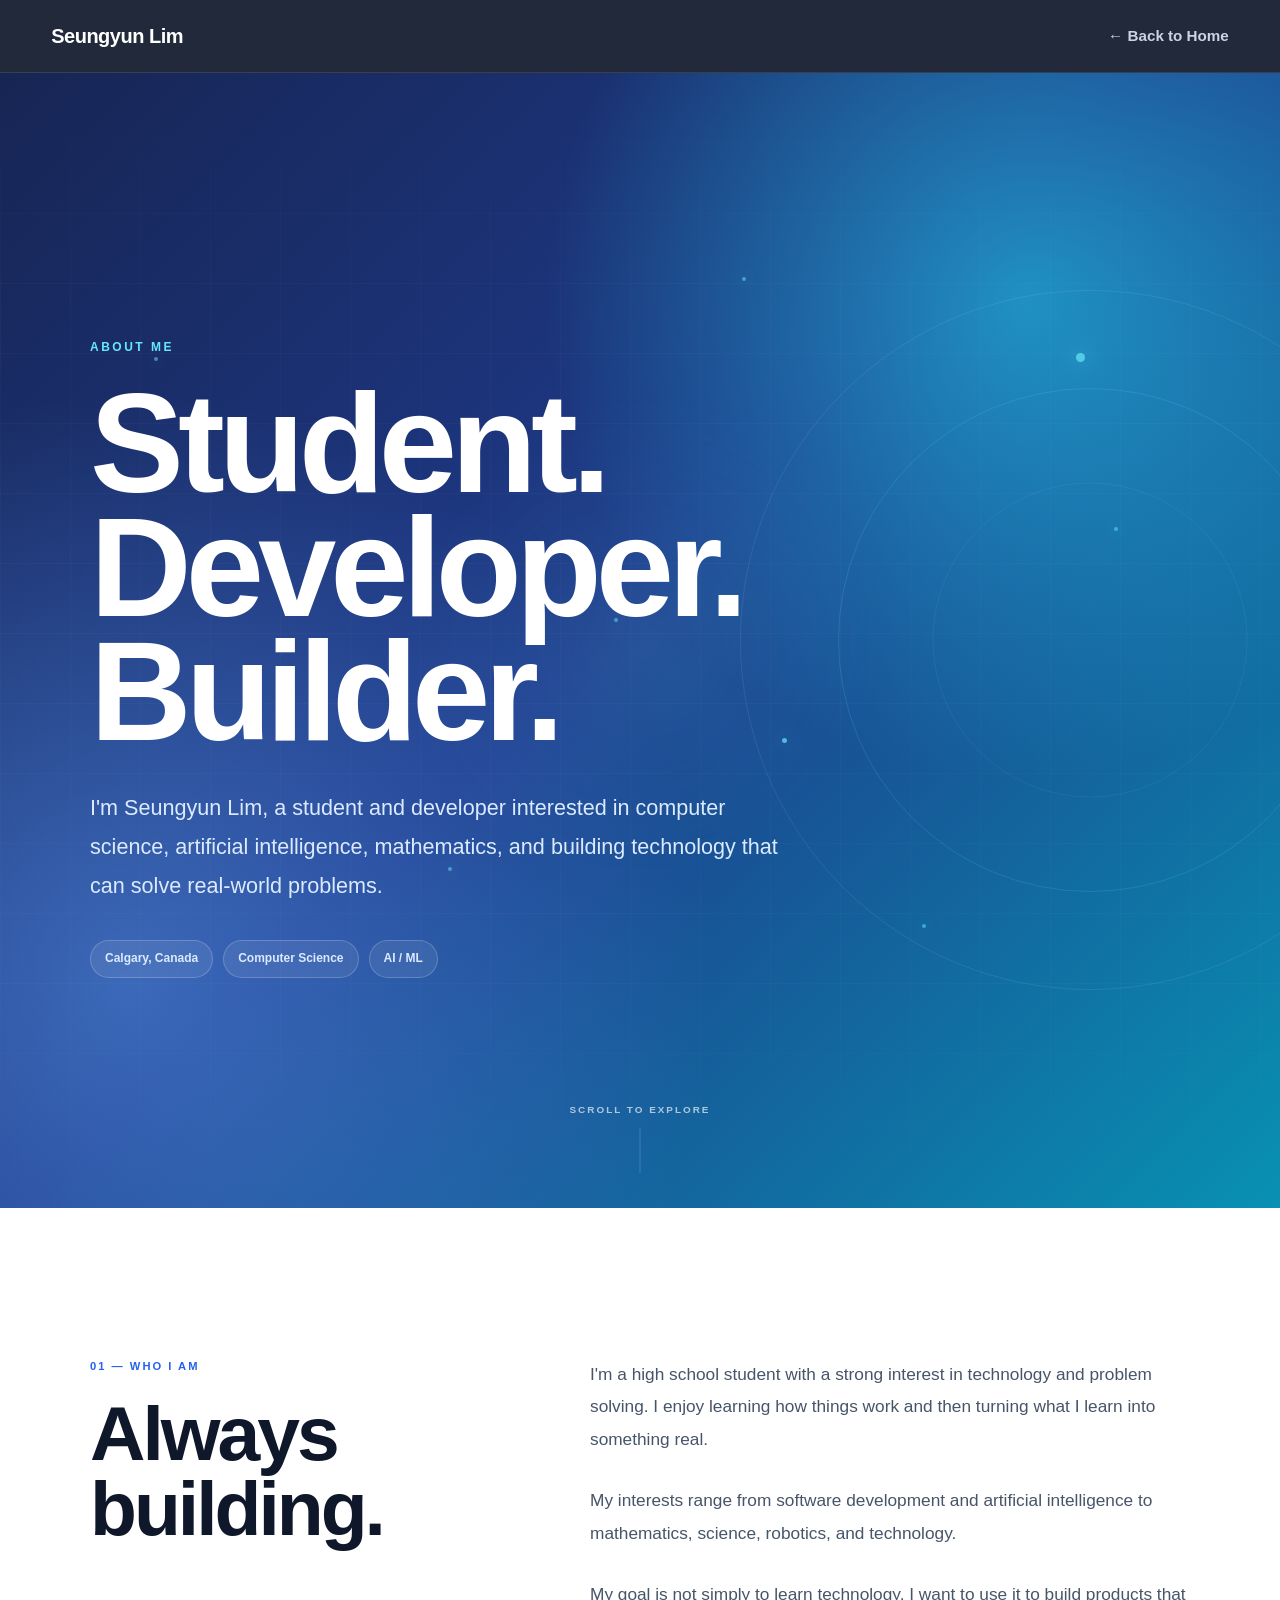
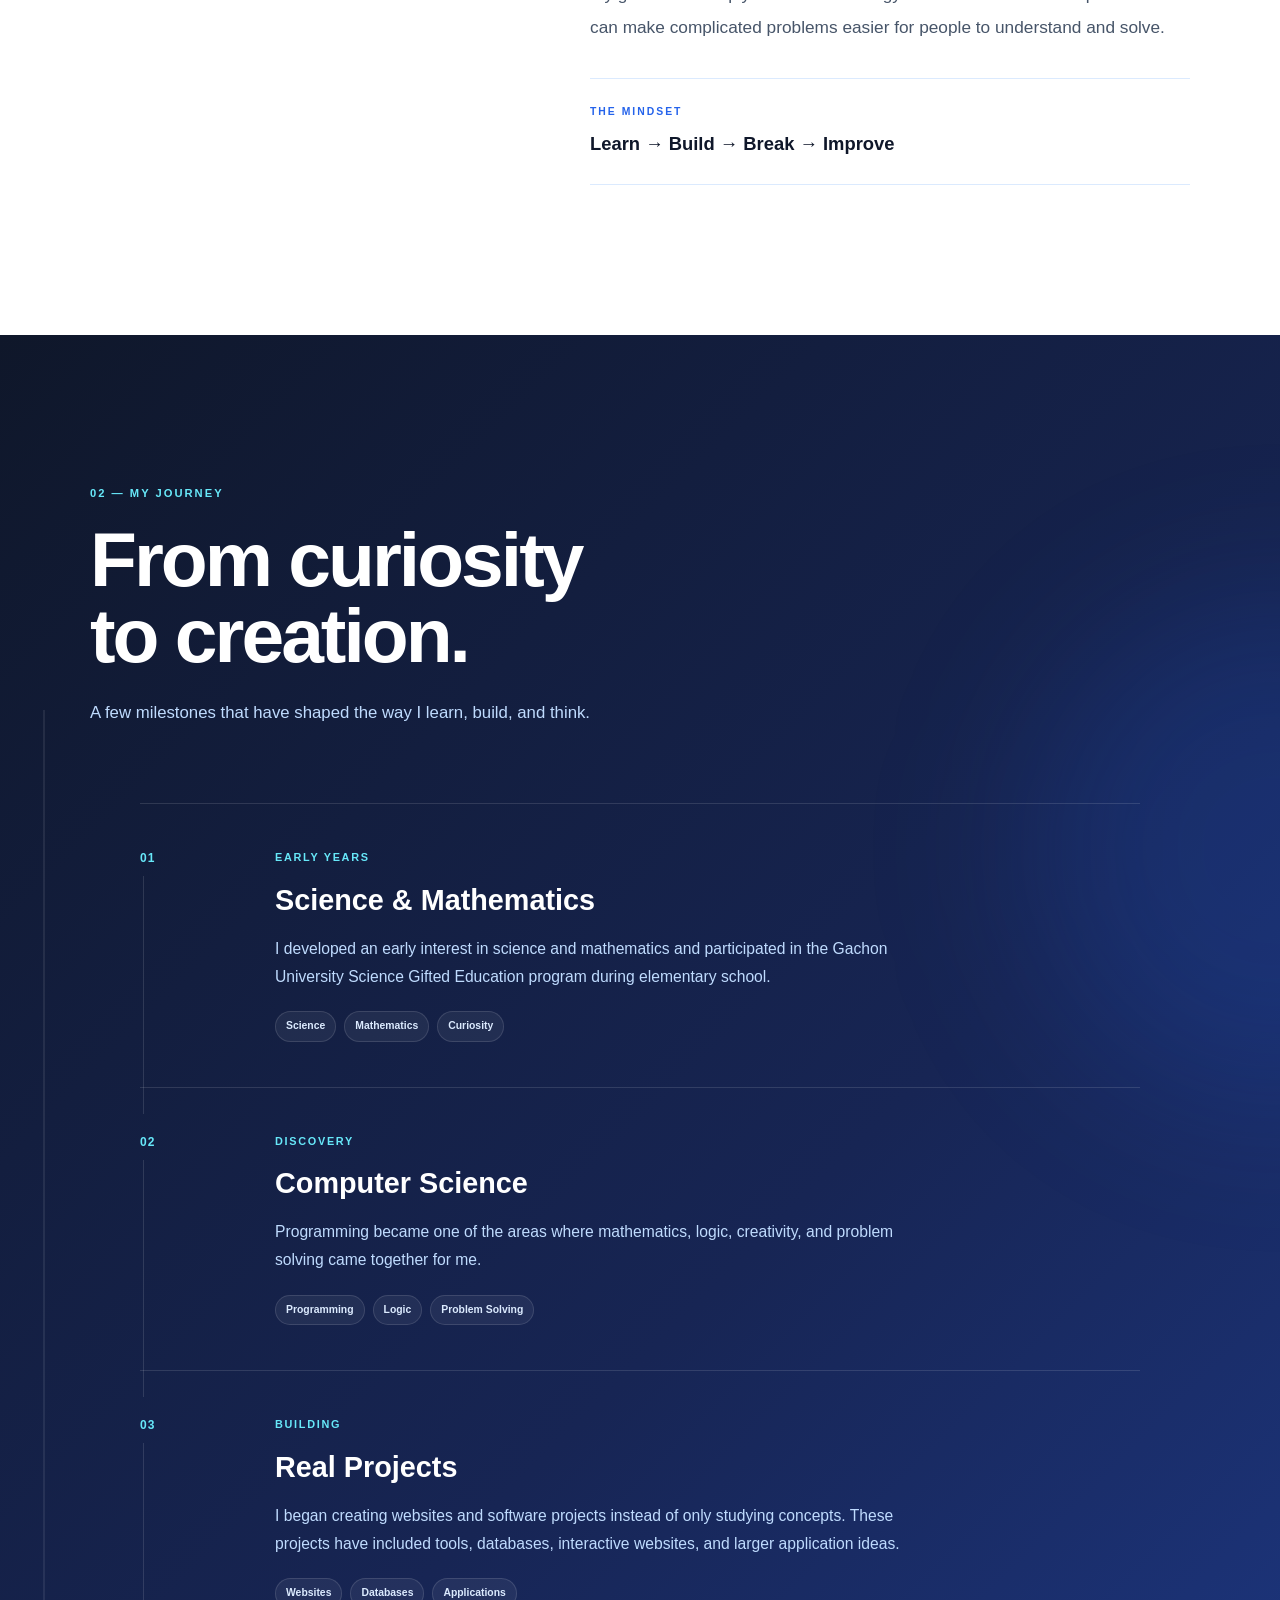
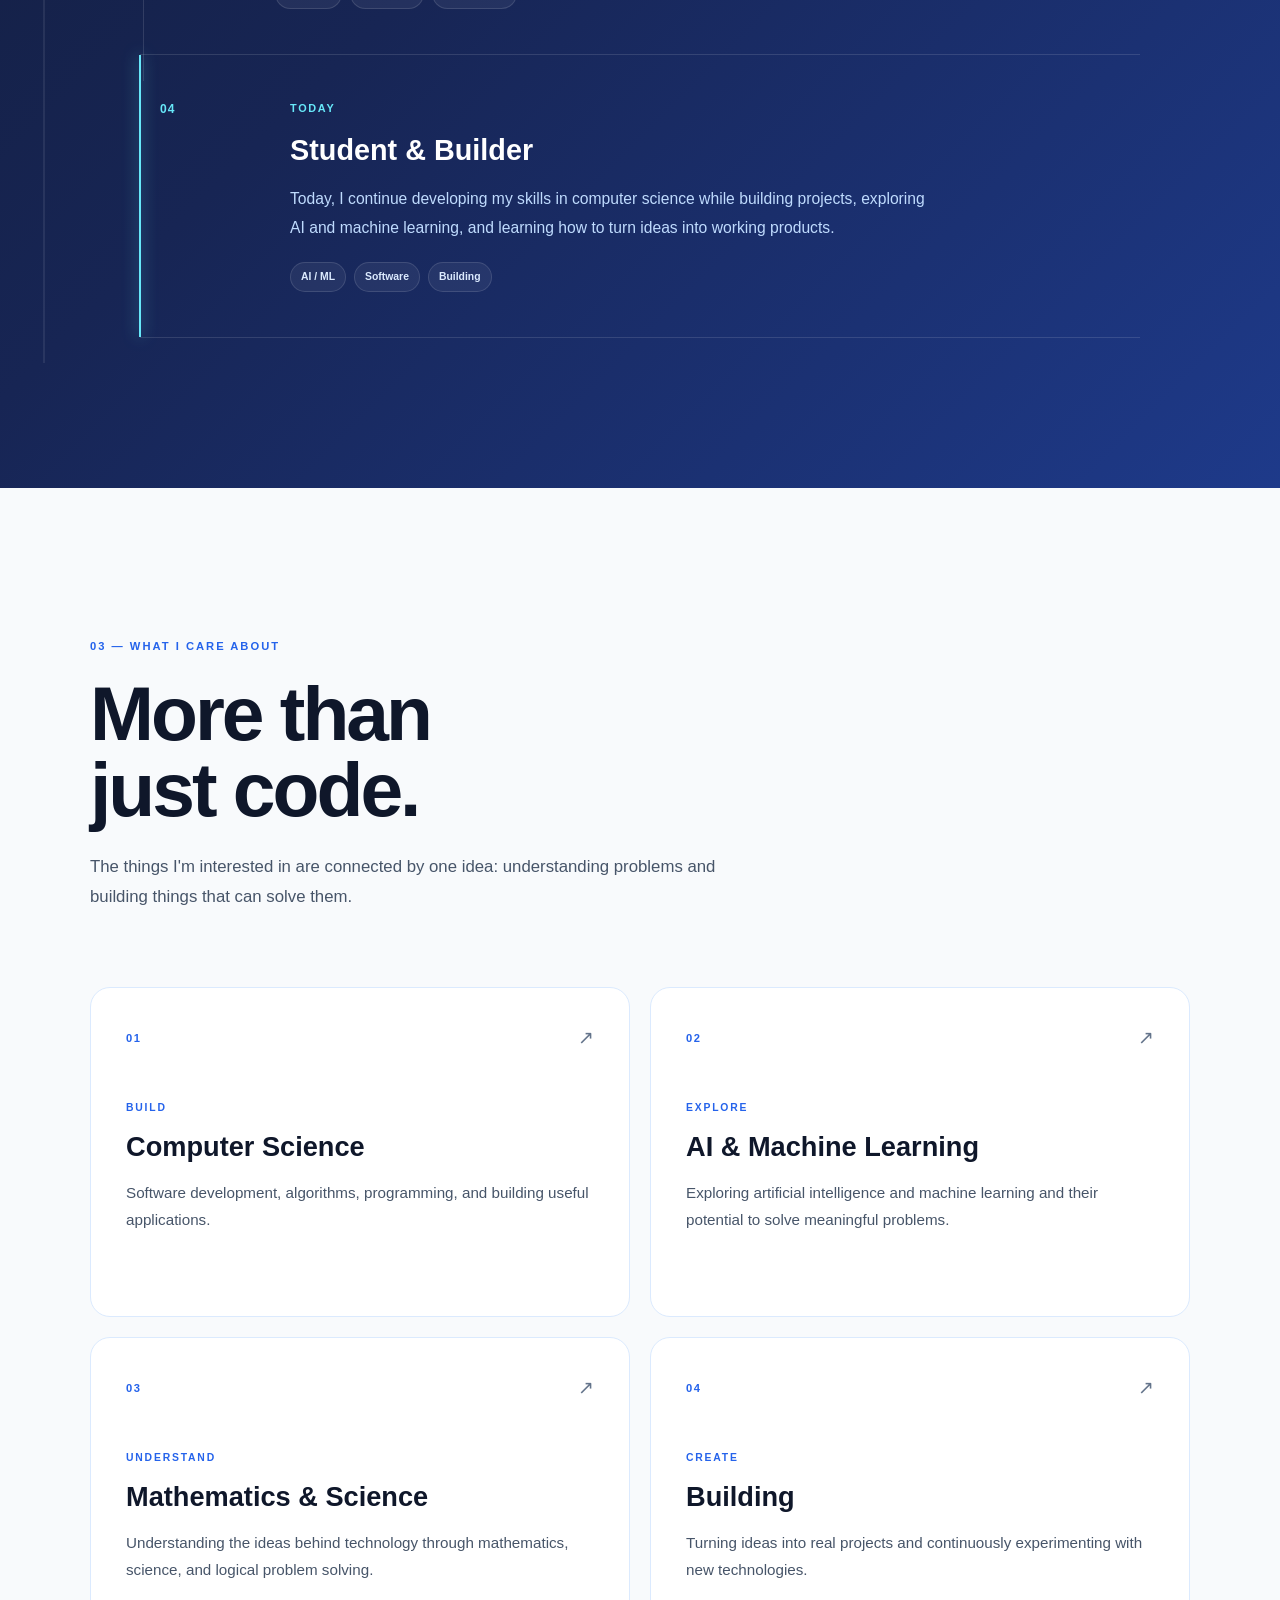
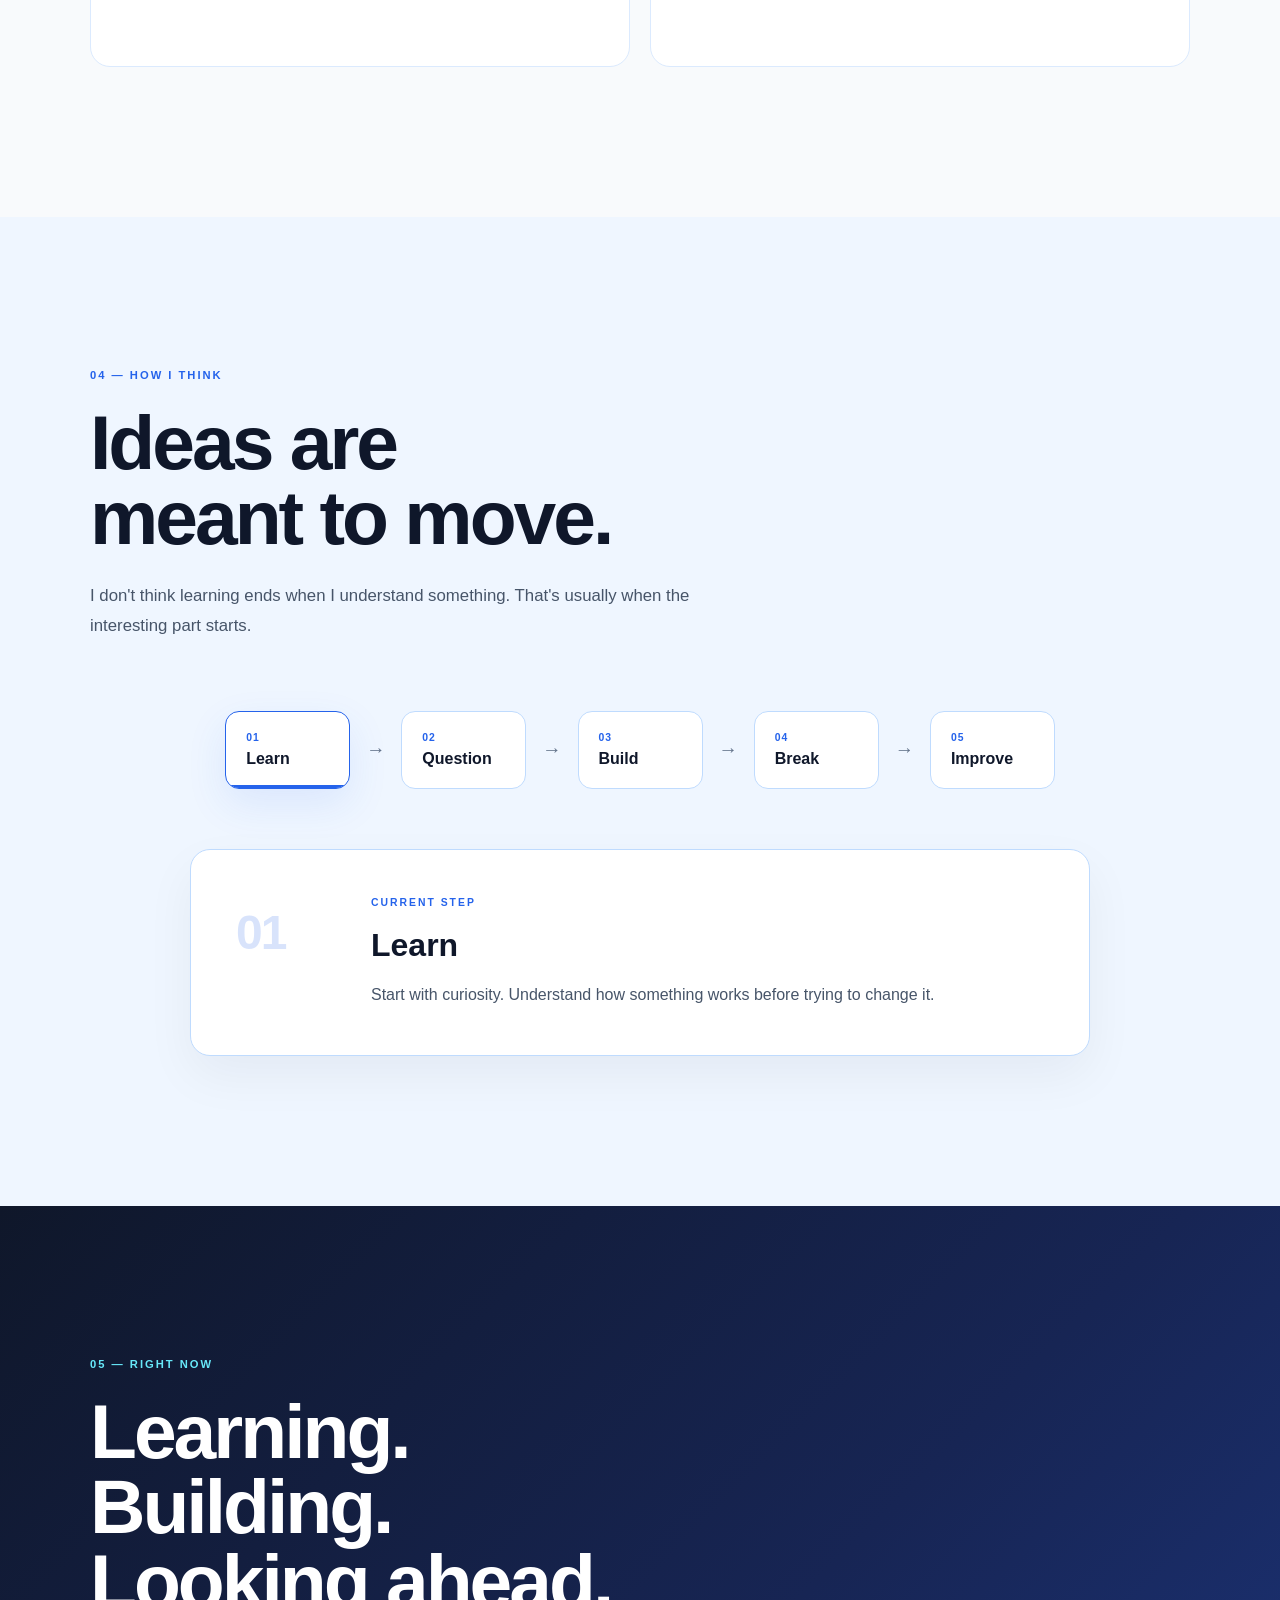
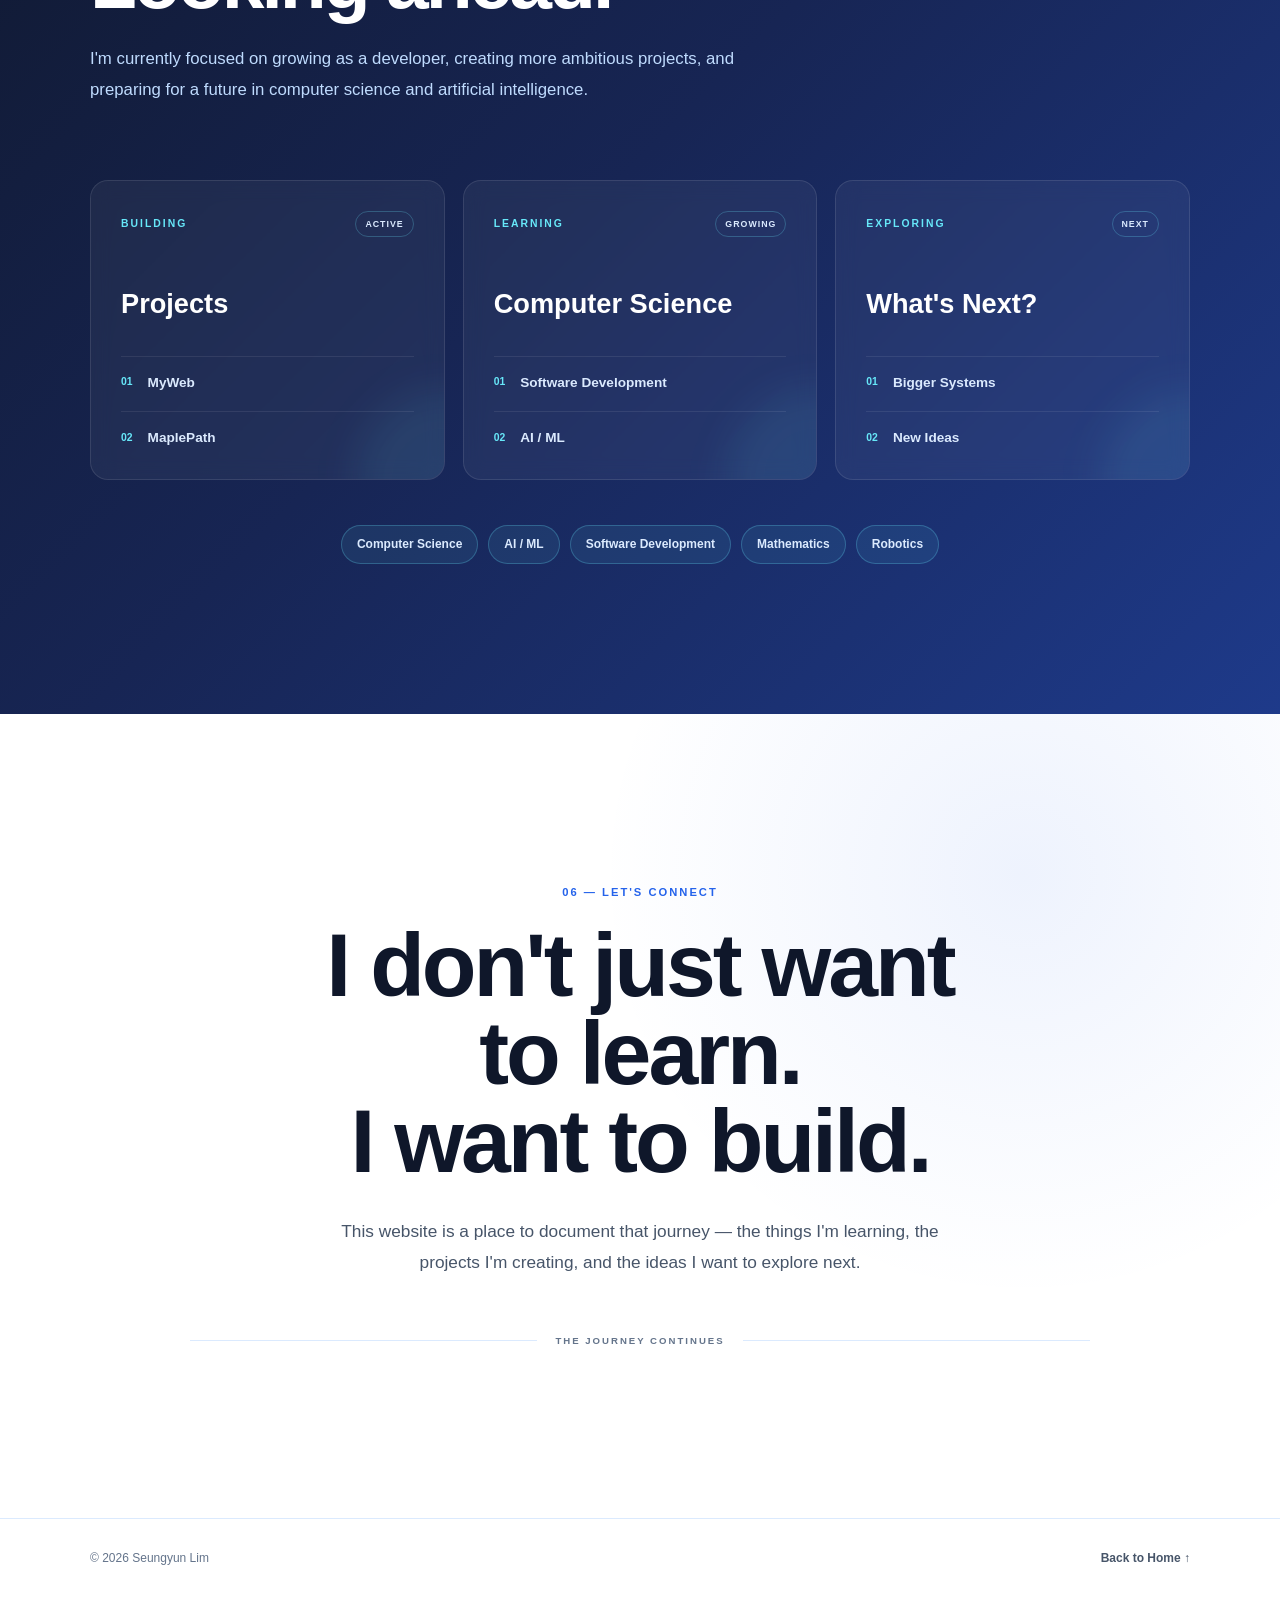
==== commit 577999ec: "Enhance About page with animations and interactions" ====
--- a/about.html
+++ b/about.html
@@ -88,7 +88,8 @@
 
         <section class="about-hero">
 
-            <!-- Animated background -->
+            <div class="hero-mouse-glow"></div>
+
 
             <div class="about-hero-orbit">
 
@@ -108,6 +109,18 @@
 
 
             <div class="about-hero-grid"></div>
+
+
+            <div class="hero-floating-particles">
+
+                <span></span>
+                <span></span>
+                <span></span>
+                <span></span>
+                <span></span>
+                <span></span>
+
+            </div>
 
 
             <div class="section-container">
@@ -157,8 +170,6 @@
                 </div>
 
 
-                <!-- Hero scroll indicator -->
-
                 <div class="about-scroll-indicator">
 
                     <span>
@@ -275,6 +286,13 @@
                         A few milestones that have shaped the way
                         I learn, build, and think.
                     </p>
+
+                </div>
+
+
+                <div class="timeline-progress">
+
+                    <span class="timeline-progress-fill"></span>
 
                 </div>
 
@@ -546,6 +564,8 @@
 
                     <article class="about-interest-card reveal">
 
+                        <div class="interest-card-glow"></div>
+
                         <div class="interest-card-top">
 
                             <span class="about-interest-number">
@@ -588,6 +608,8 @@
 
                     <article class="about-interest-card reveal">
 
+                        <div class="interest-card-glow"></div>
+
                         <div class="interest-card-top">
 
                             <span class="about-interest-number">
@@ -630,6 +652,8 @@
 
                     <article class="about-interest-card reveal">
 
+                        <div class="interest-card-glow"></div>
+
                         <div class="interest-card-top">
 
                             <span class="about-interest-number">
@@ -671,6 +695,8 @@
                     <!-- 04 -->
 
                     <article class="about-interest-card reveal">
+
+                        <div class="interest-card-glow"></div>
 
                         <div class="interest-card-top">
 
@@ -1188,6 +1214,7 @@
     </footer>
 
 
+
     <!-- =========================================
          JAVASCRIPT
     ========================================== -->
--- a/css/pages/about.css
+++ b/css/pages/about.css
@@ -5,7 +5,6 @@
 
 /* =========================================
    HERO
-   DARK
 ========================================= */
 
 .about-hero {
@@ -44,6 +43,48 @@
 
 
 /* =========================================
+   MOUSE GLOW
+========================================= */
+
+.hero-mouse-glow {
+
+    position: absolute;
+
+    width: 500px;
+
+    height: 500px;
+
+    left: 50%;
+
+    top: 50%;
+
+    transform:
+        translate(-50%, -50%);
+
+    border-radius: 50%;
+
+    pointer-events: none;
+
+    background:
+        radial-gradient(
+            circle,
+            rgba(103,232,249,0.18),
+            rgba(103,232,249,0.06) 35%,
+            transparent 70%
+        );
+
+    filter: blur(20px);
+
+    opacity: 0.8;
+
+    transition:
+        left 0.15s ease-out,
+        top 0.15s ease-out;
+
+}
+
+
+/* =========================================
    HERO GRID
 ========================================= */
 
@@ -81,6 +122,140 @@
 
 
 /* =========================================
+   FLOATING PARTICLES
+========================================= */
+
+.hero-floating-particles {
+
+    position: absolute;
+
+    inset: 0;
+
+    pointer-events: none;
+
+}
+
+
+.hero-floating-particles span {
+
+    position: absolute;
+
+    width: 4px;
+
+    height: 4px;
+
+    border-radius: 50%;
+
+    background: #67e8f9;
+
+    box-shadow:
+        0 0 15px
+        rgba(103,232,249,0.8);
+
+    opacity: 0.5;
+
+    animation:
+        particleFloat
+        var(--particle-speed, 8s)
+        ease-in-out
+        infinite;
+
+}
+
+
+.hero-floating-particles span:nth-child(1) {
+
+    left: 12%;
+
+    top: 25%;
+
+    --particle-speed: 7s;
+
+}
+
+
+.hero-floating-particles span:nth-child(2) {
+
+    left: 35%;
+
+    top: 70%;
+
+    --particle-speed: 9s;
+
+}
+
+
+.hero-floating-particles span:nth-child(3) {
+
+    left: 58%;
+
+    top: 18%;
+
+    --particle-speed: 11s;
+
+}
+
+
+.hero-floating-particles span:nth-child(4) {
+
+    left: 72%;
+
+    top: 75%;
+
+    --particle-speed: 8s;
+
+}
+
+
+.hero-floating-particles span:nth-child(5) {
+
+    left: 87%;
+
+    top: 40%;
+
+    --particle-speed: 10s;
+
+}
+
+
+.hero-floating-particles span:nth-child(6) {
+
+    left: 48%;
+
+    top: 48%;
+
+    --particle-speed: 12s;
+
+}
+
+
+@keyframes particleFloat {
+
+    0%,
+    100% {
+
+        transform:
+            translate3d(0, 0, 0)
+            scale(1);
+
+        opacity: 0.25;
+
+    }
+
+    50% {
+
+        transform:
+            translate3d(0, -25px, 0)
+            scale(1.5);
+
+        opacity: 0.8;
+
+    }
+
+}
+
+
+/* =========================================
    HERO ORBIT
 ========================================= */
 
@@ -96,11 +271,15 @@
 
     top: 50%;
 
-    transform: translateY(-50%);
+    transform:
+        translateY(-50%);
 
     pointer-events: none;
 
     opacity: 0.7;
+
+    transition:
+        transform 0.2s ease-out;
 
 }
 
@@ -121,7 +300,9 @@
 
     height: 100%;
 
-    border: 1px solid rgba(255,255,255,0.12);
+    border:
+        1px solid
+        rgba(255,255,255,0.12);
 
     border-radius: 50%;
 
@@ -165,6 +346,48 @@
 
     animation:
         orbitRotate 12s linear infinite;
+
+}
+
+
+@keyframes orbitRotate {
+
+    from {
+
+        transform:
+            translate(-50%, -50%)
+            rotate(0deg);
+
+    }
+
+    to {
+
+        transform:
+            translate(-50%, -50%)
+            rotate(360deg);
+
+    }
+
+}
+
+
+@keyframes orbitRotateReverse {
+
+    from {
+
+        transform:
+            translate(-50%, -50%)
+            rotate(360deg);
+
+    }
+
+    to {
+
+        transform:
+            translate(-50%, -50%)
+            rotate(0deg);
+
+    }
 
 }
 
@@ -183,10 +406,12 @@
 
     border-radius: 50%;
 
-    background: #67e8f9;
+    background:
+        #67e8f9;
 
     box-shadow:
-        0 0 20px rgba(103,232,249,0.85);
+        0 0 20px
+        rgba(103,232,249,0.85);
 
 }
 
@@ -222,52 +447,6 @@
     width: 5px;
 
     height: 5px;
-
-}
-
-
-/* =========================================
-   ORBIT ANIMATION
-========================================= */
-
-@keyframes orbitRotate {
-
-    from {
-
-        transform:
-            translate(-50%, -50%)
-            rotate(0deg);
-
-    }
-
-    to {
-
-        transform:
-            translate(-50%, -50%)
-            rotate(360deg);
-
-    }
-
-}
-
-
-@keyframes orbitRotateReverse {
-
-    from {
-
-        transform:
-            translate(-50%, -50%)
-            rotate(360deg);
-
-    }
-
-    to {
-
-        transform:
-            translate(-50%, -50%)
-            rotate(0deg);
-
-    }
 
 }
 
@@ -284,7 +463,8 @@
 
     max-width: 900px;
 
-    padding: 150px 0 120px;
+    padding:
+        150px 0 120px;
 
 }
 
@@ -301,14 +481,16 @@
 
     letter-spacing: 2.5px;
 
-    color: #67e8f9;
+    color:
+        #67e8f9;
 
 }
 
 
 .about-hero h1 {
 
-    margin: 0 0 35px;
+    margin:
+        0 0 35px;
 
     font-size:
         clamp(
@@ -323,7 +505,8 @@
 
     font-weight: 800;
 
-    color: #ffffff;
+    color:
+        #ffffff;
 
 }
 
@@ -343,7 +526,8 @@
 
     line-height: 1.8;
 
-    color: #dbeafe;
+    color:
+        #dbeafe;
 
 }
 
@@ -361,24 +545,49 @@
 
 .about-hero-meta span {
 
-    padding: 8px 14px;
+    padding:
+        8px 14px;
 
     border:
         1px solid
         rgba(255,255,255,0.2);
 
-    border-radius: 999px;
+    border-radius:
+        999px;
 
     background:
         rgba(255,255,255,0.08);
 
-    color: #dbeafe;
-
-    font-size: 0.75rem;
-
-    font-weight: 700;
-
-    backdrop-filter: blur(8px);
+    color:
+        #dbeafe;
+
+    font-size:
+        0.75rem;
+
+    font-weight:
+        700;
+
+    backdrop-filter:
+        blur(8px);
+
+    transition:
+        transform 0.25s ease,
+        background 0.25s ease,
+        border-color 0.25s ease;
+
+}
+
+
+.about-hero-meta span:hover {
+
+    transform:
+        translateY(-3px);
+
+    background:
+        rgba(103,232,249,0.14);
+
+    border-color:
+        rgba(103,232,249,0.4);
 
 }
 
@@ -391,7 +600,8 @@
 
     opacity: 0;
 
-    transform: translateY(25px);
+    transform:
+        translateY(25px);
 
     animation:
         heroReveal 0.9s ease forwards;
@@ -401,28 +611,32 @@
 
 .hero-reveal:nth-child(1) {
 
-    animation-delay: 0.1s;
+    animation-delay:
+        0.1s;
 
 }
 
 
 .hero-reveal:nth-child(2) {
 
-    animation-delay: 0.2s;
+    animation-delay:
+        0.2s;
 
 }
 
 
 .hero-reveal:nth-child(3) {
 
-    animation-delay: 0.35s;
+    animation-delay:
+        0.35s;
 
 }
 
 
 .hero-reveal:nth-child(4) {
 
-    animation-delay: 0.5s;
+    animation-delay:
+        0.5s;
 
 }
 
@@ -469,11 +683,14 @@
     color:
         rgba(255,255,255,0.65);
 
-    font-size: 0.62rem;
-
-    font-weight: 800;
-
-    letter-spacing: 2px;
+    font-size:
+        0.62rem;
+
+    font-weight:
+        800;
+
+    letter-spacing:
+        2px;
 
 }
 
@@ -506,10 +723,14 @@
 
     height: 50%;
 
-    background: #67e8f9;
+    background:
+        #67e8f9;
 
     animation:
-        scrollLine 1.8s ease-in-out infinite;
+        scrollLine
+        1.8s
+        ease-in-out
+        infinite;
 
 }
 
@@ -547,22 +768,28 @@
 
     margin-bottom: 20px;
 
-    font-size: 0.7rem;
-
-    font-weight: 800;
-
-    letter-spacing: 2px;
-
-    color: var(--primary);
+    font-size:
+        0.7rem;
+
+    font-weight:
+        800;
+
+    letter-spacing:
+        2px;
+
+    color:
+        var(--primary);
 
 }
 
 
 .about-heading {
 
-    max-width: 850px;
-
-    margin-bottom: 75px;
+    max-width:
+        850px;
+
+    margin-bottom:
+        75px;
 
 }
 
@@ -579,24 +806,31 @@
             5.5rem
         );
 
-    line-height: 0.98;
-
-    letter-spacing: -3px;
-
-    color: var(--navy);
+    line-height:
+        0.98;
+
+    letter-spacing:
+        -3px;
+
+    color:
+        var(--navy);
 
 }
 
 
 .about-heading > p {
 
-    max-width: 650px;
-
-    font-size: 1.05rem;
-
-    line-height: 1.8;
-
-    color: var(--text-secondary);
+    max-width:
+        650px;
+
+    font-size:
+        1.05rem;
+
+    line-height:
+        1.8;
+
+    color:
+        var(--text-secondary);
 
 }
 
@@ -631,12 +865,12 @@
 
 /* =========================================
    01 — WHO I AM
-   LIGHT
 ========================================= */
 
 .about-intro-section {
 
-    padding: 150px 0;
+    padding:
+        150px 0;
 
     background:
         #ffffff;
@@ -652,16 +886,19 @@
         minmax(0, 0.8fr)
         minmax(0, 1.2fr);
 
-    gap: 100px;
-
-    align-items: start;
+    gap:
+        100px;
+
+    align-items:
+        start;
 
 }
 
 
 .about-section-heading h2 {
 
-    margin: 0;
+    margin:
+        0;
 
     font-size:
         clamp(
@@ -670,95 +907,130 @@
             5rem
         );
 
-    line-height: 0.98;
-
-    letter-spacing: -3px;
-
-    color: var(--navy);
+    line-height:
+        0.98;
+
+    letter-spacing:
+        -3px;
+
+    color:
+        var(--navy);
 
 }
 
 
 .about-section-text {
 
-    max-width: 700px;
+    max-width:
+        700px;
 
 }
 
 
 .about-section-text p {
 
-    margin-bottom: 28px;
-
-    font-size: 1.08rem;
-
-    line-height: 1.9;
-
-    color: var(--text-secondary);
+    margin-bottom:
+        28px;
+
+    font-size:
+        1.08rem;
+
+    line-height:
+        1.9;
+
+    color:
+        var(--text-secondary);
 
 }
 
 
 .about-section-text p:last-of-type {
 
-    margin-bottom: 35px;
-
-}
-
-
-/* =========================================
-   MINDSET
-========================================= */
+    margin-bottom:
+        35px;
+
+}
+
 
 .about-intro-highlight {
 
-    display: flex;
-
-    flex-direction: column;
-
-    gap: 8px;
-
-    padding: 25px 0;
+    display:
+        flex;
+
+    flex-direction:
+        column;
+
+    gap:
+        8px;
+
+    padding:
+        25px 0;
 
     border-top:
-        1px solid var(--border);
+        1px solid
+        var(--border);
 
     border-bottom:
-        1px solid var(--border);
+        1px solid
+        var(--border);
+
+    transition:
+        padding-left 0.3s ease,
+        border-color 0.3s ease;
+
+}
+
+
+.about-intro-highlight:hover {
+
+    padding-left:
+        12px;
+
+    border-color:
+        var(--primary);
 
 }
 
 
 .about-intro-highlight span {
 
-    font-size: 0.65rem;
-
-    font-weight: 800;
-
-    letter-spacing: 2px;
-
-    color: var(--primary);
+    font-size:
+        0.65rem;
+
+    font-weight:
+        800;
+
+    letter-spacing:
+        2px;
+
+    color:
+        var(--primary);
 
 }
 
 
 .about-intro-highlight strong {
 
-    font-size: 1.15rem;
-
-    color: var(--navy);
+    font-size:
+        1.15rem;
+
+    color:
+        var(--navy);
 
 }
 
 
 /* =========================================
    02 — JOURNEY
-   DARK
 ========================================= */
 
 .about-journey-section {
 
-    padding: 150px 0;
+    position:
+        relative;
+
+    padding:
+        150px 0;
 
     background:
         linear-gradient(
@@ -768,7 +1040,46 @@
             #1e3a8a 100%
         );
 
-    color: #ffffff;
+    color:
+        #ffffff;
+
+    overflow:
+        hidden;
+
+}
+
+
+.about-journey-section::before {
+
+    content:
+        "";
+
+    position:
+        absolute;
+
+    width:
+        500px;
+
+    height:
+        500px;
+
+    right:
+        -250px;
+
+    top:
+        15%;
+
+    border-radius:
+        50%;
+
+    background:
+        rgba(37,99,235,0.16);
+
+    filter:
+        blur(80px);
+
+    pointer-events:
+        none;
 
 }
 
@@ -780,7 +1091,8 @@
 .about-journey-section
 .about-section-label {
 
-    color: #67e8f9;
+    color:
+        #67e8f9;
 
 }
 
@@ -788,7 +1100,8 @@
 .about-journey-section
 .about-heading h2 {
 
-    color: #ffffff;
+    color:
+        #ffffff;
 
 }
 
@@ -796,7 +1109,69 @@
 .about-journey-section
 .about-heading > p {
 
-    color: #bfdbfe;
+    color:
+        #bfdbfe;
+
+}
+
+
+/* =========================================
+   TIMELINE PROGRESS
+========================================= */
+
+.timeline-progress {
+
+    position:
+        absolute;
+
+    top:
+        375px;
+
+    left:
+        max(
+            calc((100vw - 1200px) / 2 + 3px),
+            25px
+        );
+
+    width:
+        2px;
+
+    height:
+        calc(100% - 500px);
+
+    background:
+        rgba(255,255,255,0.08);
+
+    pointer-events:
+        none;
+
+}
+
+
+.timeline-progress-fill {
+
+    display:
+        block;
+
+    width:
+        100%;
+
+    height:
+        0%;
+
+    background:
+        linear-gradient(
+            to bottom,
+            #67e8f9,
+            #2563eb
+        );
+
+    box-shadow:
+        0 0 15px
+        rgba(103,232,249,0.6);
+
+    transition:
+        height 0.15s linear;
 
 }
 
@@ -807,32 +1182,39 @@
 
 .about-timeline {
 
-    max-width: 1000px;
-
-    margin: 0 auto;
+    max-width:
+        1000px;
+
+    margin:
+        0 auto;
 
 }
 
 
 .about-timeline-item {
 
-    position: relative;
-
-    display: grid;
+    position:
+        relative;
+
+    display:
+        grid;
 
     grid-template-columns:
         100px 1fr;
 
-    gap: 35px;
-
-    padding: 45px 0;
+    gap:
+        35px;
+
+    padding:
+        45px 0;
 
     border-top:
         1px solid
         rgba(255,255,255,0.12);
 
     transition:
-        padding-left 0.4s ease;
+        padding-left 0.4s ease,
+        transform 0.4s ease;
 
 }
 
@@ -848,22 +1230,28 @@
 
 .about-timeline-marker {
 
-    position: relative;
+    position:
+        relative;
 
 }
 
 
 .about-timeline-number {
 
-    display: block;
-
-    font-size: 0.75rem;
-
-    font-weight: 800;
-
-    letter-spacing: 1px;
-
-    color: #67e8f9;
+    display:
+        block;
+
+    font-size:
+        0.75rem;
+
+    font-weight:
+        800;
+
+    letter-spacing:
+        1px;
+
+    color:
+        #67e8f9;
 
     transition:
         transform 0.4s ease;
@@ -873,13 +1261,17 @@
 
 .timeline-marker-line {
 
-    position: absolute;
-
-    top: 27px;
-
-    left: 3px;
-
-    width: 1px;
+    position:
+        absolute;
+
+    top:
+        27px;
+
+    left:
+        3px;
+
+    width:
+        1px;
 
     height:
         calc(100% + 45px);
@@ -893,90 +1285,129 @@
 .about-timeline-item:last-child
 .timeline-marker-line {
 
-    display: none;
+    display:
+        none;
 
 }
 
 
 .about-timeline-content {
 
-    position: relative;
+    position:
+        relative;
 
 }
 
 
 .timeline-category {
 
-    display: block;
-
-    margin-bottom: 10px;
-
-    font-size: 0.68rem;
-
-    font-weight: 800;
-
-    letter-spacing: 1.7px;
-
-    color: #67e8f9;
+    display:
+        block;
+
+    margin-bottom:
+        10px;
+
+    font-size:
+        0.68rem;
+
+    font-weight:
+        800;
+
+    letter-spacing:
+        1.7px;
+
+    color:
+        #67e8f9;
 
 }
 
 
 .about-timeline-content h3 {
 
-    margin-bottom: 12px;
-
-    font-size: 1.8rem;
-
-    color: #ffffff;
+    margin-bottom:
+        12px;
+
+    font-size:
+        1.8rem;
+
+    color:
+        #ffffff;
 
 }
 
 
 .about-timeline-content p {
 
-    max-width: 650px;
-
-    margin-bottom: 20px;
-
-    font-size: 0.98rem;
-
-    line-height: 1.8;
-
-    color: #bfdbfe;
+    max-width:
+        650px;
+
+    margin-bottom:
+        20px;
+
+    font-size:
+        0.98rem;
+
+    line-height:
+        1.8;
+
+    color:
+        #bfdbfe;
 
 }
 
 
 .timeline-tags {
 
-    display: flex;
-
-    flex-wrap: wrap;
-
-    gap: 8px;
+    display:
+        flex;
+
+    flex-wrap:
+        wrap;
+
+    gap:
+        8px;
 
 }
 
 
 .timeline-tags span {
 
-    padding: 6px 10px;
+    padding:
+        6px 10px;
 
     border:
         1px solid
         rgba(255,255,255,0.12);
 
-    border-radius: 999px;
+    border-radius:
+        999px;
 
     background:
         rgba(255,255,255,0.06);
 
-    font-size: 0.65rem;
-
-    font-weight: 700;
-
-    color: #dbeafe;
+    font-size:
+        0.65rem;
+
+    font-weight:
+        700;
+
+    color:
+        #dbeafe;
+
+    transition:
+        transform 0.25s ease,
+        background 0.25s ease;
+
+}
+
+
+.timeline-tags span:hover {
+
+    transform:
+        translateY(-2px);
+
+    background:
+        rgba(103,232,249,0.12);
 
 }
 
@@ -987,7 +1418,8 @@
 
 .about-timeline-item.timeline-active {
 
-    padding-left: 15px;
+    padding-left:
+        15px;
 
 }
 
@@ -1003,32 +1435,42 @@
 
 .about-timeline-item.timeline-active::before {
 
-    content: "";
-
-    position: absolute;
-
-    top: 0;
-
-    bottom: 0;
-
-    left: -1px;
-
-    width: 2px;
+    content:
+        "";
+
+    position:
+        absolute;
+
+    top:
+        0;
+
+    bottom:
+        0;
+
+    left:
+        -1px;
+
+    width:
+        2px;
 
     background:
         #67e8f9;
+
+    box-shadow:
+        0 0 15px
+        rgba(103,232,249,0.7);
 
 }
 
 
 /* =========================================
    03 — INTERESTS
-   LIGHT
 ========================================= */
 
 .about-interests-section {
 
-    padding: 150px 0;
+    padding:
+        150px 0;
 
     background:
         #f8fafc;
@@ -1036,62 +1478,117 @@
 }
 
 
-/* =========================================
-   INTEREST HEADING
-========================================= */
-
-.about-interests-section
-.about-section-label {
-
-    color:
-        var(--primary);
-
-}
-
-
 .about-interest-grid {
 
-    display: grid;
+    display:
+        grid;
 
     grid-template-columns:
-        repeat(2, minmax(0, 1fr));
-
-    gap: 20px;
+        repeat(
+            2,
+            minmax(0,1fr)
+        );
+
+    gap:
+        20px;
 
 }
 
 
 .about-interest-card {
 
-    position: relative;
-
-    min-height: 330px;
-
-    display: flex;
-
-    flex-direction: column;
-
-    justify-content: space-between;
-
-    padding: 35px;
+    --mouse-x: 50%;
+    --mouse-y: 50%;
+
+    position:
+        relative;
+
+    min-height:
+        330px;
+
+    display:
+        flex;
+
+    flex-direction:
+        column;
+
+    justify-content:
+        space-between;
+
+    padding:
+        35px;
 
     border:
         1px solid
         var(--border);
 
-    border-radius: 20px;
+    border-radius:
+        20px;
 
     background:
         #ffffff;
 
-    overflow: hidden;
+    overflow:
+        hidden;
 
     transition:
         transform 0.35s ease,
         box-shadow 0.35s ease,
         border-color 0.35s ease;
 
-    transform-style: preserve-3d;
+    transform-style:
+        preserve-3d;
+
+}
+
+
+.interest-card-glow {
+
+    position:
+        absolute;
+
+    width:
+        250px;
+
+    height:
+        250px;
+
+    left:
+        var(--mouse-x);
+
+    top:
+        var(--mouse-y);
+
+    transform:
+        translate(-50%, -50%);
+
+    border-radius:
+        50%;
+
+    background:
+        radial-gradient(
+            circle,
+            rgba(37,99,235,0.14),
+            transparent 70%
+        );
+
+    pointer-events:
+        none;
+
+    opacity:
+        0;
+
+    transition:
+        opacity 0.25s ease;
+
+}
+
+
+.about-interest-card:hover
+.interest-card-glow {
+
+    opacity:
+        1;
 
 }
 
@@ -1113,33 +1610,48 @@
 
 .interest-card-top {
 
-    display: flex;
-
-    justify-content: space-between;
-
-    align-items: center;
+    position:
+        relative;
+
+    z-index:
+        1;
+
+    display:
+        flex;
+
+    justify-content:
+        space-between;
+
+    align-items:
+        center;
 
 }
 
 
 .about-interest-number {
 
-    font-size: 0.7rem;
-
-    font-weight: 800;
-
-    letter-spacing: 1.5px;
-
-    color: var(--primary);
+    font-size:
+        0.7rem;
+
+    font-weight:
+        800;
+
+    letter-spacing:
+        1.5px;
+
+    color:
+        var(--primary);
 
 }
 
 
 .interest-card-arrow {
 
-    font-size: 1.2rem;
-
-    color: var(--text-muted);
+    font-size:
+        1.2rem;
+
+    color:
+        var(--text-muted);
 
     transition:
         transform 0.3s ease;
@@ -1156,52 +1668,84 @@
 }
 
 
+.about-interest-card > div:nth-child(3) {
+
+    position:
+        relative;
+
+    z-index:
+        1;
+
+}
+
+
 .interest-card-category {
 
-    display: block;
-
-    margin-bottom: 8px;
-
-    font-size: 0.65rem;
-
-    font-weight: 800;
-
-    letter-spacing: 1.8px;
-
-    color: var(--primary);
+    display:
+        block;
+
+    margin-bottom:
+        8px;
+
+    font-size:
+        0.65rem;
+
+    font-weight:
+        800;
+
+    letter-spacing:
+        1.8px;
+
+    color:
+        var(--primary);
 
 }
 
 
 .about-interest-card h3 {
 
-    margin-bottom: 12px;
-
-    font-size: 1.7rem;
-
-    color: var(--navy);
+    margin-bottom:
+        12px;
+
+    font-size:
+        1.7rem;
+
+    color:
+        var(--navy);
 
 }
 
 
 .about-interest-card p {
 
-    max-width: 500px;
-
-    font-size: 0.95rem;
-
-    line-height: 1.75;
-
-    color: var(--text-secondary);
+    max-width:
+        500px;
+
+    font-size:
+        0.95rem;
+
+    line-height:
+        1.75;
+
+    color:
+        var(--text-secondary);
 
 }
 
 
 .interest-card-line {
 
-    width: 0;
-
-    height: 2px;
+    position:
+        relative;
+
+    z-index:
+        1;
+
+    width:
+        0;
+
+    height:
+        2px;
 
     background:
         var(--primary);
@@ -1215,19 +1759,20 @@
 .about-interest-card:hover
 .interest-card-line {
 
-    width: 100%;
+    width:
+        100%;
 
 }
 
 
 /* =========================================
-   04 — HOW I THINK
-   LIGHT / BLUE-WHITE
+   04 — THINKING
 ========================================= */
 
 .about-thinking-section {
 
-    padding: 150px 0;
+    padding:
+        150px 0;
 
     background:
         #eff6ff;
@@ -1237,50 +1782,70 @@
 
 .thinking-heading {
 
-    margin-bottom: 70px;
+    margin-bottom:
+        70px;
 
 }
 
 
 .thinking-flow {
 
-    display: flex;
-
-    align-items: center;
-
-    justify-content: center;
-
-    gap: 16px;
-
-    margin-bottom: 60px;
+    display:
+        flex;
+
+    align-items:
+        center;
+
+    justify-content:
+        center;
+
+    gap:
+        16px;
+
+    margin-bottom:
+        60px;
 
 }
 
 
 .thinking-step {
 
-    display: flex;
-
-    flex-direction: column;
-
-    gap: 7px;
-
-    min-width: 125px;
-
-    padding: 20px;
+    position:
+        relative;
+
+    display:
+        flex;
+
+    flex-direction:
+        column;
+
+    gap:
+        7px;
+
+    min-width:
+        125px;
+
+    padding:
+        20px;
 
     border:
         1px solid
         #bfdbfe;
 
-    border-radius: 14px;
+    border-radius:
+        14px;
 
     background:
         #ffffff;
 
-    text-align: left;
-
-    cursor: pointer;
+    text-align:
+        left;
+
+    cursor:
+        pointer;
+
+    overflow:
+        hidden;
 
     transition:
         transform 0.3s ease,
@@ -1290,6 +1855,41 @@
 }
 
 
+.thinking-step::before {
+
+    content:
+        "";
+
+    position:
+        absolute;
+
+    left:
+        0;
+
+    bottom:
+        0;
+
+    width:
+        100%;
+
+    height:
+        3px;
+
+    background:
+        var(--primary);
+
+    transform:
+        scaleX(0);
+
+    transform-origin:
+        left;
+
+    transition:
+        transform 0.3s ease;
+
+}
+
+
 .thinking-step:hover {
 
     transform:
@@ -1310,57 +1910,79 @@
 }
 
 
+.thinking-step.active::before {
+
+    transform:
+        scaleX(1);
+
+}
+
+
 .thinking-step span {
 
-    font-size: 0.65rem;
-
-    font-weight: 800;
-
-    letter-spacing: 1px;
-
-    color: var(--primary);
+    font-size:
+        0.65rem;
+
+    font-weight:
+        800;
+
+    letter-spacing:
+        1px;
+
+    color:
+        var(--primary);
 
 }
 
 
 .thinking-step strong {
 
-    font-size: 1rem;
-
-    color: var(--navy);
+    font-size:
+        1rem;
+
+    color:
+        var(--navy);
 
 }
 
 
 .thinking-arrow {
 
-    font-size: 1.2rem;
-
-    color: var(--text-muted);
+    font-size:
+        1.2rem;
+
+    color:
+        var(--text-muted);
 
 }
 
 
 .thinking-display {
 
-    max-width: 900px;
-
-    margin: 0 auto;
-
-    display: grid;
+    max-width:
+        900px;
+
+    margin:
+        0 auto;
+
+    display:
+        grid;
 
     grid-template-columns:
         100px 1fr;
 
-    gap: 35px;
-
-    padding: 45px;
+    gap:
+        35px;
+
+    padding:
+        45px;
 
     border:
         1px solid
         #bfdbfe;
 
-    border-radius: 20px;
+    border-radius:
+        20px;
 
     background:
         #ffffff;
@@ -1369,16 +1991,35 @@
         0 20px 50px
         rgba(15,23,42,0.05);
 
+    transition:
+        transform 0.35s ease,
+        box-shadow 0.35s ease;
+
+}
+
+
+.thinking-display:hover {
+
+    transform:
+        translateY(-4px);
+
+    box-shadow:
+        0 25px 60px
+        rgba(37,99,235,0.09);
+
 }
 
 
 .thinking-display-number {
 
-    font-size: 3rem;
-
-    font-weight: 800;
-
-    letter-spacing: -2px;
+    font-size:
+        3rem;
+
+    font-weight:
+        800;
+
+    letter-spacing:
+        -2px;
 
     color:
         rgba(37,99,235,0.18);
@@ -1388,53 +2029,66 @@
 
 .thinking-display-content span {
 
-    display: block;
-
-    margin-bottom: 8px;
-
-    font-size: 0.65rem;
-
-    font-weight: 800;
-
-    letter-spacing: 2px;
-
-    color: var(--primary);
+    display:
+        block;
+
+    margin-bottom:
+        8px;
+
+    font-size:
+        0.65rem;
+
+    font-weight:
+        800;
+
+    letter-spacing:
+        2px;
+
+    color:
+        var(--primary);
 
 }
 
 
 .thinking-display-content h3 {
 
-    margin-bottom: 10px;
-
-    font-size: 2rem;
-
-    color: var(--navy);
+    margin-bottom:
+        10px;
+
+    font-size:
+        2rem;
+
+    color:
+        var(--navy);
 
 }
 
 
 .thinking-display-content p {
 
-    max-width: 600px;
-
-    font-size: 1rem;
-
-    line-height: 1.8;
-
-    color: var(--text-secondary);
+    max-width:
+        600px;
+
+    font-size:
+        1rem;
+
+    line-height:
+        1.8;
+
+    color:
+        var(--text-secondary);
 
 }
 
 
 /* =========================================
    05 — RIGHT NOW
-   DARK
 ========================================= */
 
 .about-focus-section {
 
-    padding: 150px 0;
+    padding:
+        150px 0;
 
     background:
         linear-gradient(
@@ -1444,14 +2098,16 @@
             #1e3a8a 100%
         );
 
-    color: #ffffff;
+    color:
+        #ffffff;
 
 }
 
 
 .focus-heading {
 
-    max-width: 900px;
+    max-width:
+        900px;
 
 }
 
@@ -1483,43 +2139,90 @@
 }
 
 
-/* =========================================
-   FOCUS DASHBOARD
-========================================= */
-
 .focus-dashboard {
 
-    display: grid;
+    display:
+        grid;
 
     grid-template-columns:
-        repeat(3, minmax(0, 1fr));
-
-    gap: 18px;
+        repeat(
+            3,
+            minmax(0,1fr)
+        );
+
+    gap:
+        18px;
 
 }
 
 
 .focus-card {
 
-    min-height: 300px;
-
-    padding: 30px;
+    position:
+        relative;
+
+    min-height:
+        300px;
+
+    padding:
+        30px;
 
     border:
         1px solid
         rgba(255,255,255,0.1);
 
-    border-radius: 18px;
+    border-radius:
+        18px;
 
     background:
         rgba(255,255,255,0.05);
 
-    backdrop-filter: blur(10px);
+    backdrop-filter:
+        blur(10px);
+
+    overflow:
+        hidden;
 
     transition:
         transform 0.35s ease,
         background 0.35s ease,
-        border-color 0.35s ease;
+        border-color 0.35s ease,
+        box-shadow 0.35s ease;
+
+}
+
+
+.focus-card::after {
+
+    content:
+        "";
+
+    position:
+        absolute;
+
+    width:
+        180px;
+
+    height:
+        180px;
+
+    right:
+        -90px;
+
+    bottom:
+        -90px;
+
+    border-radius:
+        50%;
+
+    background:
+        rgba(103,232,249,0.08);
+
+    filter:
+        blur(20px);
+
+    transition:
+        transform 0.5s ease;
 
 }
 
@@ -1535,29 +2238,54 @@
     border-color:
         rgba(103,232,249,0.25);
 
+    box-shadow:
+        0 20px 50px
+        rgba(0,0,0,0.18);
+
+}
+
+
+.focus-card:hover::after {
+
+    transform:
+        scale(1.5);
+
 }
 
 
 .focus-card-header {
 
-    display: flex;
-
-    justify-content: space-between;
-
-    align-items: center;
-
-    margin-bottom: 45px;
+    position:
+        relative;
+
+    z-index:
+        1;
+
+    display:
+        flex;
+
+    justify-content:
+        space-between;
+
+    align-items:
+        center;
+
+    margin-bottom:
+        45px;
 
 }
 
 
 .focus-card-header > span:first-child {
 
-    font-size: 0.65rem;
-
-    font-weight: 800;
-
-    letter-spacing: 2px;
+    font-size:
+        0.65rem;
+
+    font-weight:
+        800;
+
+    letter-spacing:
+        2px;
 
     color:
         #67e8f9;
@@ -1567,19 +2295,24 @@
 
 .focus-card-status {
 
-    padding: 5px 9px;
+    padding:
+        5px 9px;
 
     border:
         1px solid
         rgba(103,232,249,0.25);
 
-    border-radius: 999px;
-
-    font-size: 0.55rem;
-
-    font-weight: 800;
-
-    letter-spacing: 1px;
+    border-radius:
+        999px;
+
+    font-size:
+        0.55rem;
+
+    font-weight:
+        800;
+
+    letter-spacing:
+        1px;
 
     color:
         #dbeafe;
@@ -1589,9 +2322,17 @@
 
 .focus-card h3 {
 
-    margin-bottom: 30px;
-
-    font-size: 1.7rem;
+    position:
+        relative;
+
+    z-index:
+        1;
+
+    margin-bottom:
+        30px;
+
+    font-size:
+        1.7rem;
 
     color:
         #ffffff;
@@ -1601,37 +2342,63 @@
 
 .focus-list {
 
-    display: flex;
-
-    flex-direction: column;
-
-    gap: 18px;
+    position:
+        relative;
+
+    z-index:
+        1;
+
+    display:
+        flex;
+
+    flex-direction:
+        column;
+
+    gap:
+        18px;
 
 }
 
 
 .focus-list div {
 
-    display: flex;
-
-    align-items: center;
-
-    gap: 15px;
-
-    padding-top: 15px;
+    display:
+        flex;
+
+    align-items:
+        center;
+
+    gap:
+        15px;
+
+    padding-top:
+        15px;
 
     border-top:
         1px solid
         rgba(255,255,255,0.08);
 
+    transition:
+        transform 0.25s ease;
+
+}
+
+
+.focus-list div:hover {
+
+    transform:
+        translateX(6px);
+
 }
 
 
 .focus-list span {
 
-    font-size: 0.65rem;
-
-    font-weight: 800;
+    font-size:
+        0.65rem;
+
+    font-weight:
+        800;
 
     color:
         #67e8f9;
@@ -1641,9 +2408,11 @@
 
 .focus-list strong {
 
-    font-size: 0.85rem;
-
-    font-weight: 600;
+    font-size:
+        0.85rem;
+
+    font-weight:
+        600;
 
     color:
         #dbeafe;
@@ -1653,28 +2422,35 @@
 
 .about-focus-tags {
 
-    display: flex;
-
-    justify-content: center;
-
-    flex-wrap: wrap;
-
-    gap: 10px;
-
-    margin-top: 45px;
+    display:
+        flex;
+
+    justify-content:
+        center;
+
+    flex-wrap:
+        wrap;
+
+    gap:
+        10px;
+
+    margin-top:
+        45px;
 
 }
 
 
 .about-focus-tags span {
 
-    padding: 9px 15px;
+    padding:
+        9px 15px;
 
     border:
         1px solid
         rgba(103,232,249,0.25);
 
-    border-radius: 999px;
+    border-radius:
+        999px;
 
     background:
         rgba(103,232,249,0.08);
@@ -1682,21 +2458,38 @@
     color:
         #dbeafe;
 
-    font-size: 0.75rem;
-
-    font-weight: 700;
+    font-size:
+        0.75rem;
+
+    font-weight:
+        700;
+
+    transition:
+        transform 0.25s ease,
+        background 0.25s ease;
+
+}
+
+
+.about-focus-tags span:hover {
+
+    transform:
+        translateY(-3px);
+
+    background:
+        rgba(103,232,249,0.14);
 
 }
 
 
 /* =========================================
    06 — CLOSING
-   LIGHT
 ========================================= */
 
 .about-closing-section {
 
-    padding: 170px 0;
+    padding:
+        170px 0;
 
     background:
         radial-gradient(
@@ -1711,18 +2504,22 @@
 
 .about-closing {
 
-    max-width: 900px;
-
-    margin: 0 auto;
-
-    text-align: center;
+    max-width:
+        900px;
+
+    margin:
+        0 auto;
+
+    text-align:
+        center;
 
 }
 
 
 .about-closing h2 {
 
-    margin-bottom: 30px;
+    margin-bottom:
+        30px;
 
     font-size:
         clamp(
@@ -1731,9 +2528,11 @@
             6rem
         );
 
-    line-height: 0.98;
-
-    letter-spacing: -3px;
+    line-height:
+        0.98;
+
+    letter-spacing:
+        -3px;
 
     color:
         var(--navy);
@@ -1743,14 +2542,17 @@
 
 .about-closing > p {
 
-    max-width: 650px;
+    max-width:
+        650px;
 
     margin:
         0 auto;
 
-    font-size: 1.08rem;
-
-    line-height: 1.8;
+    font-size:
+        1.08rem;
+
+    line-height:
+        1.8;
 
     color:
         var(--text-secondary);
@@ -1760,22 +2562,28 @@
 
 .closing-line {
 
-    display: flex;
-
-    align-items: center;
-
-    gap: 18px;
-
-    margin-top: 55px;
+    display:
+        flex;
+
+    align-items:
+        center;
+
+    gap:
+        18px;
+
+    margin-top:
+        55px;
 
 }
 
 
 .closing-line span:not(:nth-child(2)) {
 
-    flex: 1;
-
-    height: 1px;
+    flex:
+        1;
+
+    height:
+        1px;
 
     background:
         var(--border);
@@ -1785,11 +2593,14 @@
 
 .closing-line span:nth-child(2) {
 
-    font-size: 0.6rem;
-
-    font-weight: 800;
-
-    letter-spacing: 2px;
+    font-size:
+        0.6rem;
+
+    font-weight:
+        800;
+
+    letter-spacing:
+        2px;
 
     color:
         var(--text-muted);
@@ -1803,7 +2614,8 @@
 
 .about-footer {
 
-    padding: 30px 0;
+    padding:
+        30px 0;
 
     border-top:
         1px solid
@@ -1817,22 +2629,28 @@
 
 .about-footer .section-container {
 
-    display: flex;
-
-    align-items: center;
-
-    justify-content: space-between;
-
-    gap: 20px;
+    display:
+        flex;
+
+    align-items:
+        center;
+
+    justify-content:
+        space-between;
+
+    gap:
+        20px;
 
 }
 
 
 .about-footer p {
 
-    margin: 0;
-
-    font-size: 0.75rem;
+    margin:
+        0;
+
+    font-size:
+        0.75rem;
 
     color:
         var(--text-muted);
@@ -1842,14 +2660,17 @@
 
 .about-footer a {
 
-    font-size: 0.75rem;
-
-    font-weight: 700;
+    font-size:
+        0.75rem;
+
+    font-weight:
+        700;
 
     color:
         var(--text-secondary);
 
-    text-decoration: none;
+    text-decoration:
+        none;
 
     transition:
         color 0.2s ease;
@@ -1866,44 +2687,58 @@
 
 
 /* =========================================
-   TABLET — 900PX
+   TABLET
 ========================================= */
 
 @media (max-width: 900px) {
 
     .about-section-grid {
 
-        grid-template-columns: 1fr;
-
-        gap: 45px;
+        grid-template-columns:
+            1fr;
+
+        gap:
+            45px;
 
     }
 
 
     .about-interest-grid {
 
-        grid-template-columns: 1fr;
+        grid-template-columns:
+            1fr;
 
     }
 
 
     .focus-dashboard {
 
-        grid-template-columns: 1fr;
+        grid-template-columns:
+            1fr;
 
     }
 
 
     .thinking-flow {
 
-        flex-wrap: wrap;
+        flex-wrap:
+            wrap;
 
     }
 
 
     .thinking-arrow {
 
-        display: none;
+        display:
+            none;
+
+    }
+
+
+    .timeline-progress {
+
+        display:
+            none;
 
     }
 
@@ -1911,7 +2746,7 @@
 
 
 /* =========================================
-   TABLET — 768PX
+   TABLET
 ========================================= */
 
 @media (max-width: 768px) {
@@ -1964,7 +2799,8 @@
         grid-template-columns:
             1fr;
 
-        gap: 15px;
+        gap:
+            15px;
 
     }
 
@@ -1972,22 +2808,52 @@
 
 
 /* =========================================
-   MOBILE — 650PX
+   MOBILE
 ========================================= */
 
 @media (max-width: 650px) {
 
+    .hero-mouse-glow {
+
+        width:
+            300px;
+
+        height:
+            300px;
+
+        opacity:
+            0.5;
+
+    }
+
+
     .about-hero-orbit {
 
-        width: 350px;
-
-        height: 350px;
-
-        right: -200px;
-
-        top: 25%;
-
-        opacity: 0.25;
+        width:
+            350px;
+
+        height:
+            350px;
+
+        right:
+            -200px;
+
+        top:
+            25%;
+
+        opacity:
+            0.25;
+
+    }
+
+
+    .hero-floating-particles span {
+
+        width:
+            3px;
+
+        height:
+            3px;
 
     }
 
@@ -2009,37 +2875,43 @@
                 6rem
             );
 
-        letter-spacing: -4px;
+        letter-spacing:
+            -4px;
 
     }
 
 
     .about-hero-intro {
 
-        font-size: 1rem;
-
-        line-height: 1.75;
+        font-size:
+            1rem;
+
+        line-height:
+            1.75;
 
     }
 
 
     .about-hero-meta {
 
-        gap: 7px;
+        gap:
+            7px;
 
     }
 
 
     .about-hero-meta span {
 
-        font-size: 0.68rem;
+        font-size:
+            0.68rem;
 
     }
 
 
     .about-scroll-indicator {
 
-        bottom: 20px;
+        bottom:
+            20px;
 
     }
 
@@ -2073,7 +2945,8 @@
 
     .about-heading {
 
-        margin-bottom: 55px;
+        margin-bottom:
+            55px;
 
     }
 
@@ -2081,7 +2954,8 @@
     .about-heading h2,
     .about-section-heading h2 {
 
-        letter-spacing: -2px;
+        letter-spacing:
+            -2px;
 
     }
 
@@ -2091,7 +2965,8 @@
         grid-template-columns:
             45px 1fr;
 
-        gap: 18px;
+        gap:
+            18px;
 
         padding:
             30px 0;
@@ -2109,16 +2984,19 @@
 
     .about-timeline-content h3 {
 
-        font-size: 1.4rem;
+        font-size:
+            1.4rem;
 
     }
 
 
     .about-interest-card {
 
-        min-height: 300px;
-
-        padding: 28px;
+        min-height:
+            300px;
+
+        padding:
+            28px;
 
     }
 
@@ -2128,35 +3006,40 @@
         flex:
             1 1 calc(50% - 10px);
 
-        min-width: 0;
+        min-width:
+            0;
 
     }
 
 
     .thinking-display {
 
-        padding: 30px;
+        padding:
+            30px;
 
     }
 
 
     .thinking-display-content h3 {
 
-        font-size: 1.6rem;
+        font-size:
+            1.6rem;
 
     }
 
 
     .focus-card {
 
-        min-height: auto;
+        min-height:
+            auto;
 
     }
 
 
     .about-closing h2 {
 
-        letter-spacing: -2px;
+        letter-spacing:
+            -2px;
 
     }
 
@@ -2164,9 +3047,45 @@
     .about-footer
     .section-container {
 
-        flex-direction: column;
-
-        align-items: flex-start;
+        flex-direction:
+            column;
+
+        align-items:
+            flex-start;
+
+    }
+
+}
+
+
+/* =========================================
+   TOUCH DEVICES
+========================================= */
+
+@media (hover: none) {
+
+    .about-interest-card:hover,
+    .focus-card:hover,
+    .thinking-step:hover {
+
+        transform:
+            none;
+
+    }
+
+
+    .interest-card-glow {
+
+        display:
+            none;
+
+    }
+
+
+    .hero-mouse-glow {
+
+        display:
+            none;
 
     }
 
@@ -2183,13 +3102,17 @@
     *::before,
     *::after {
 
-        animation-duration: 0.01ms !important;
-
-        animation-iteration-count: 1 !important;
-
-        scroll-behavior: auto !important;
-
-        transition-duration: 0.01ms !important;
+        animation-duration:
+            0.01ms !important;
+
+        animation-iteration-count:
+            1 !important;
+
+        scroll-behavior:
+            auto !important;
+
+        transition-duration:
+            0.01ms !important;
 
     }
 
